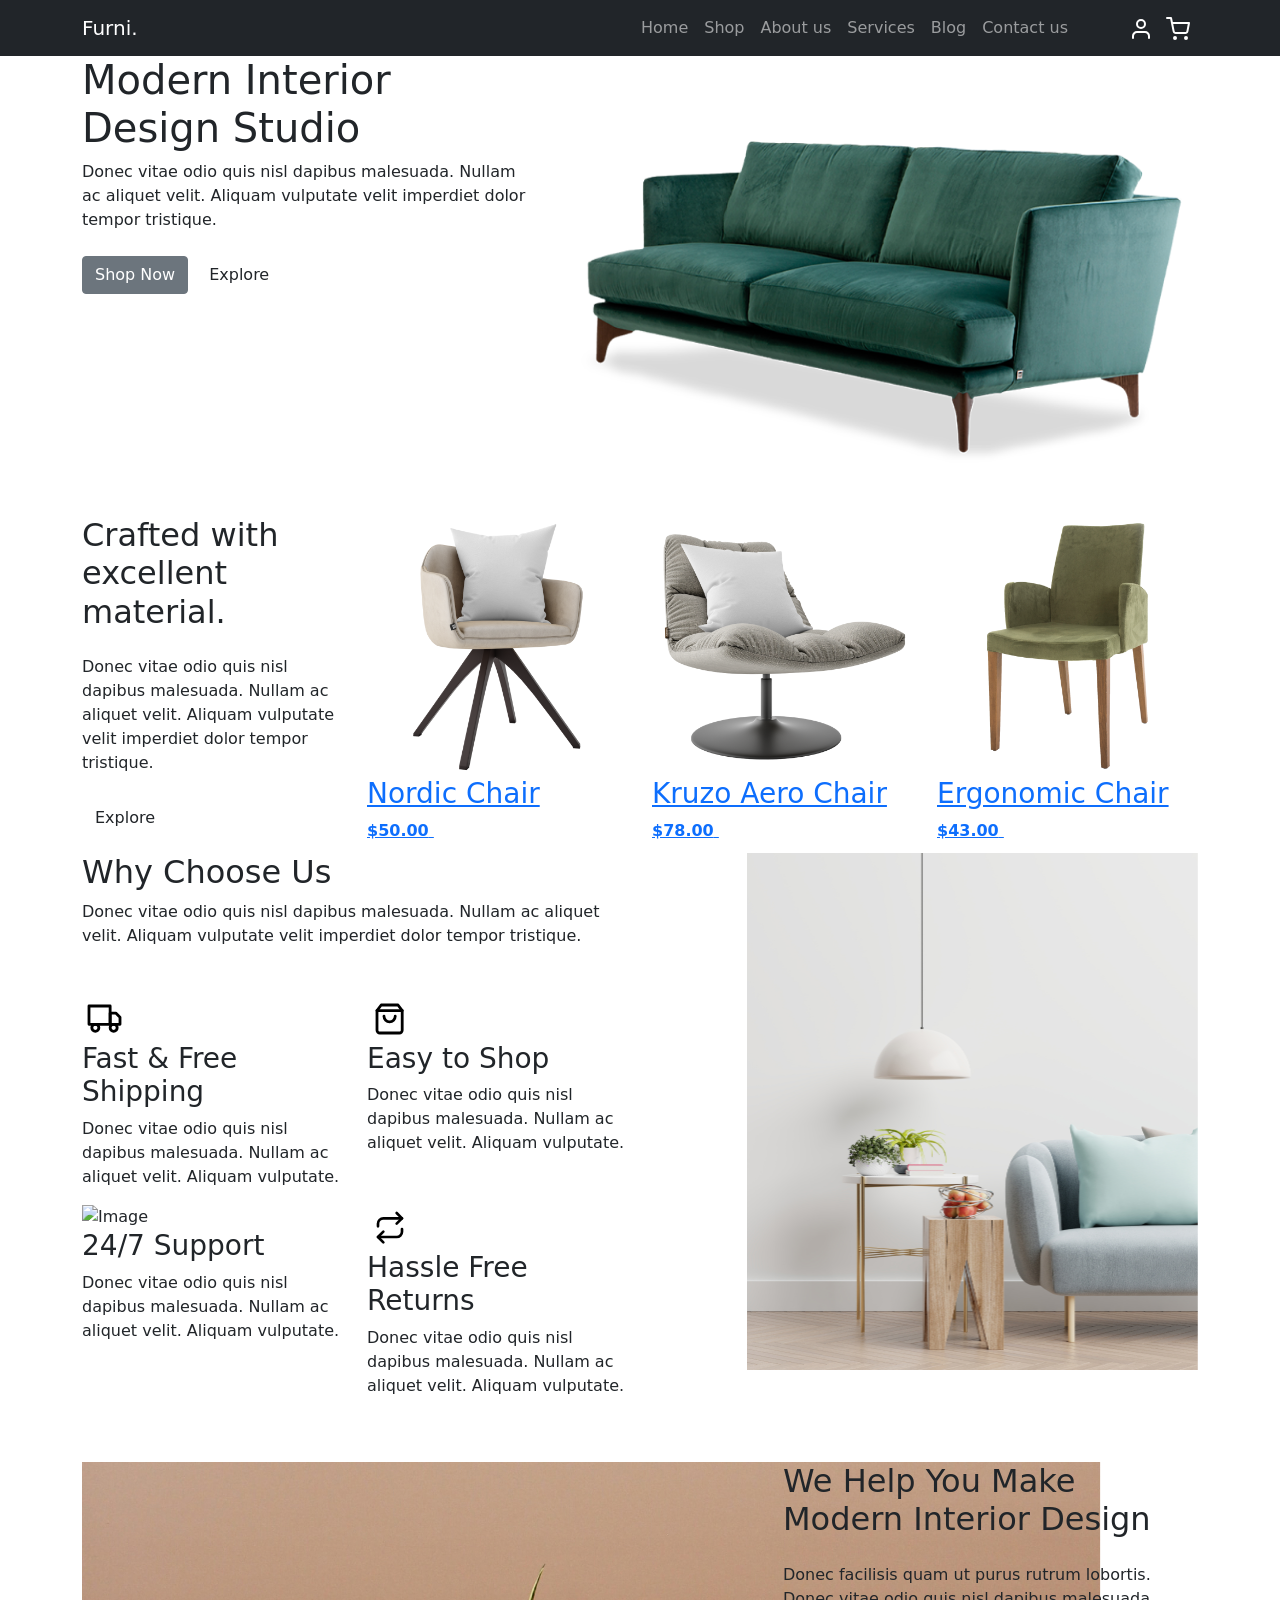
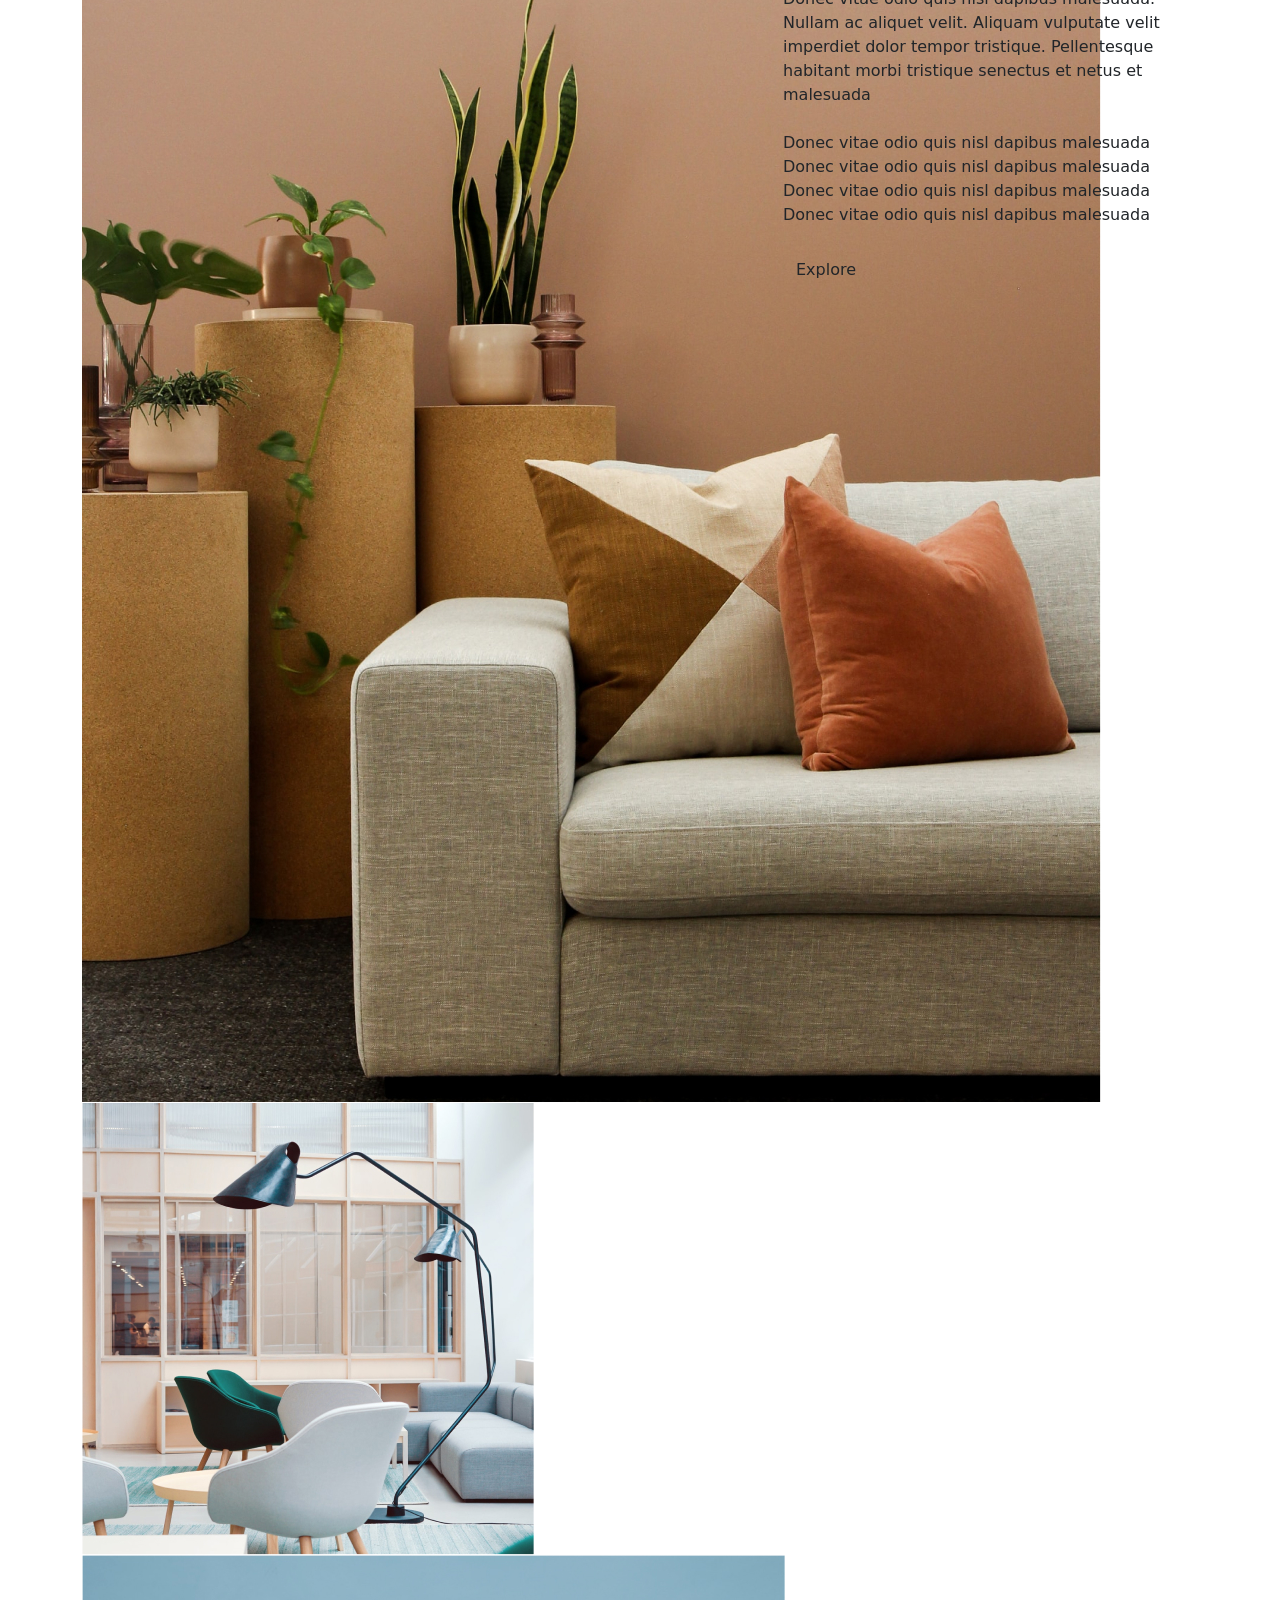
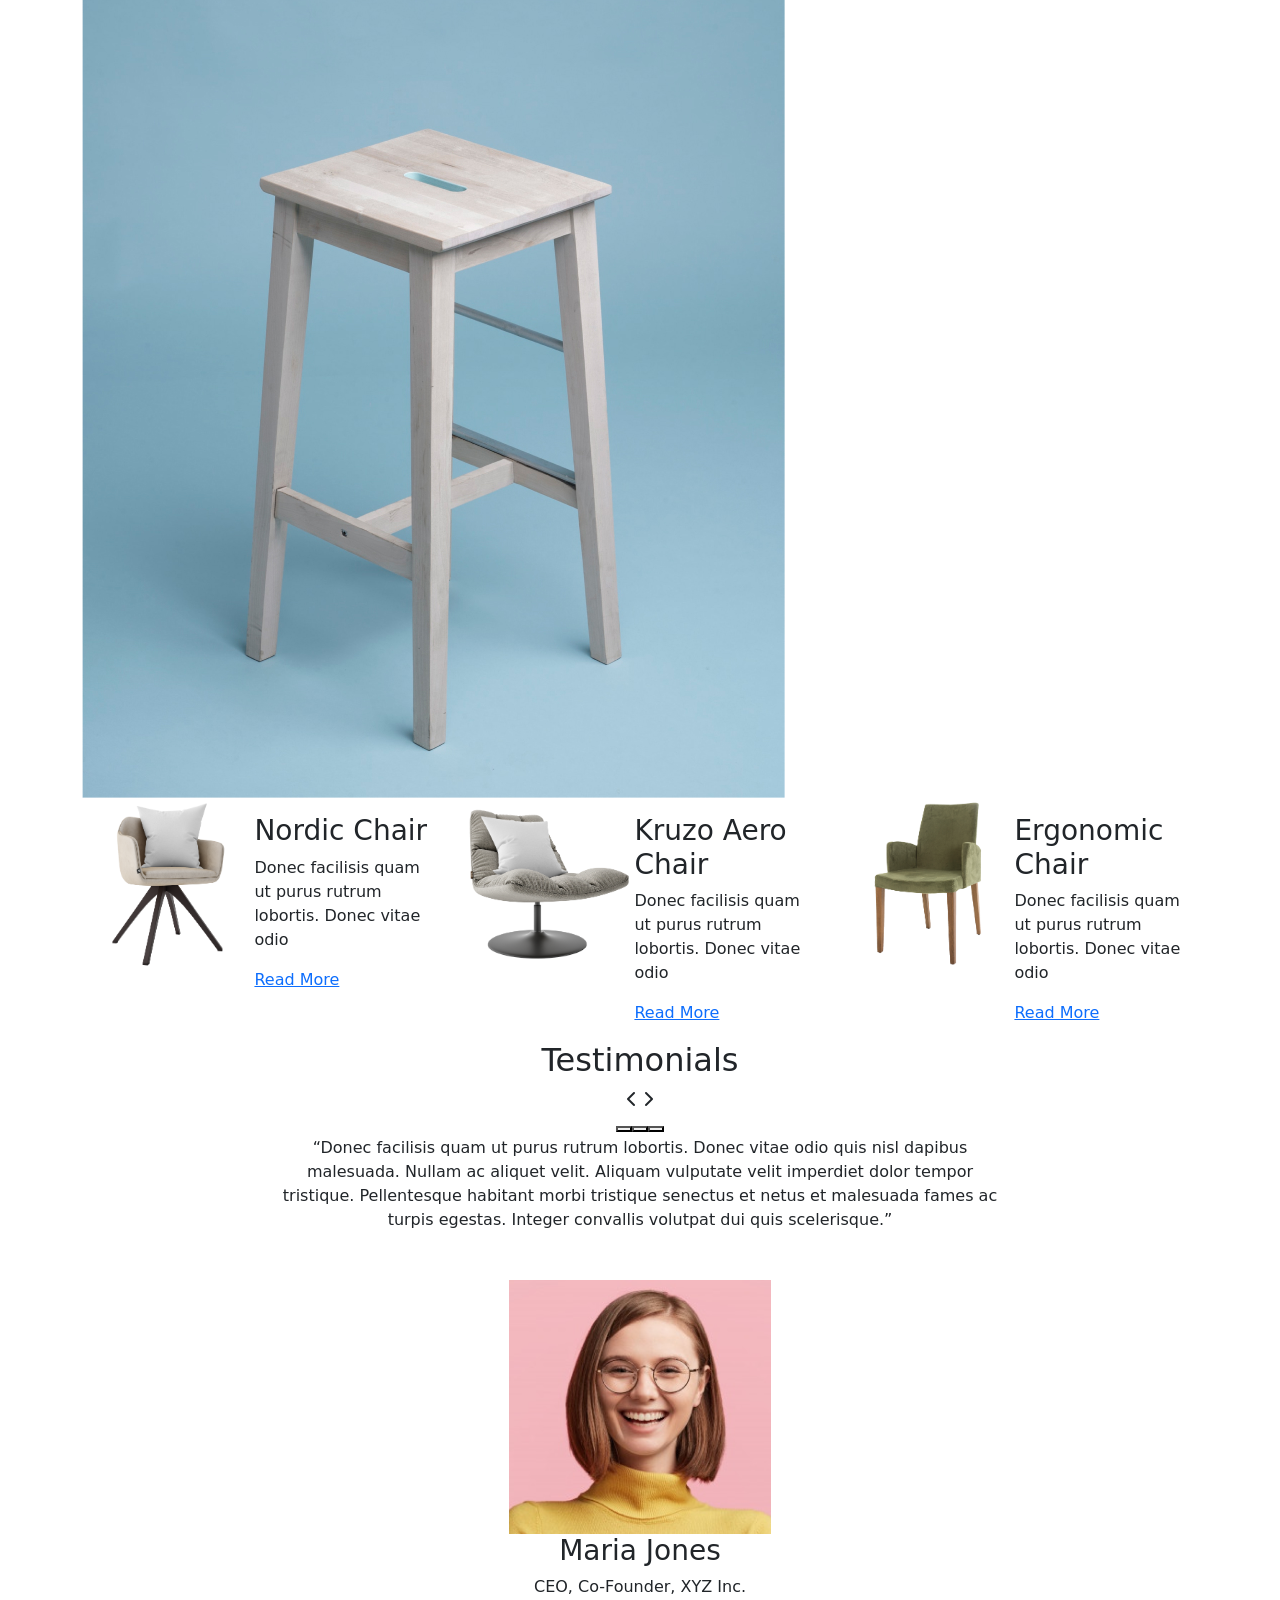
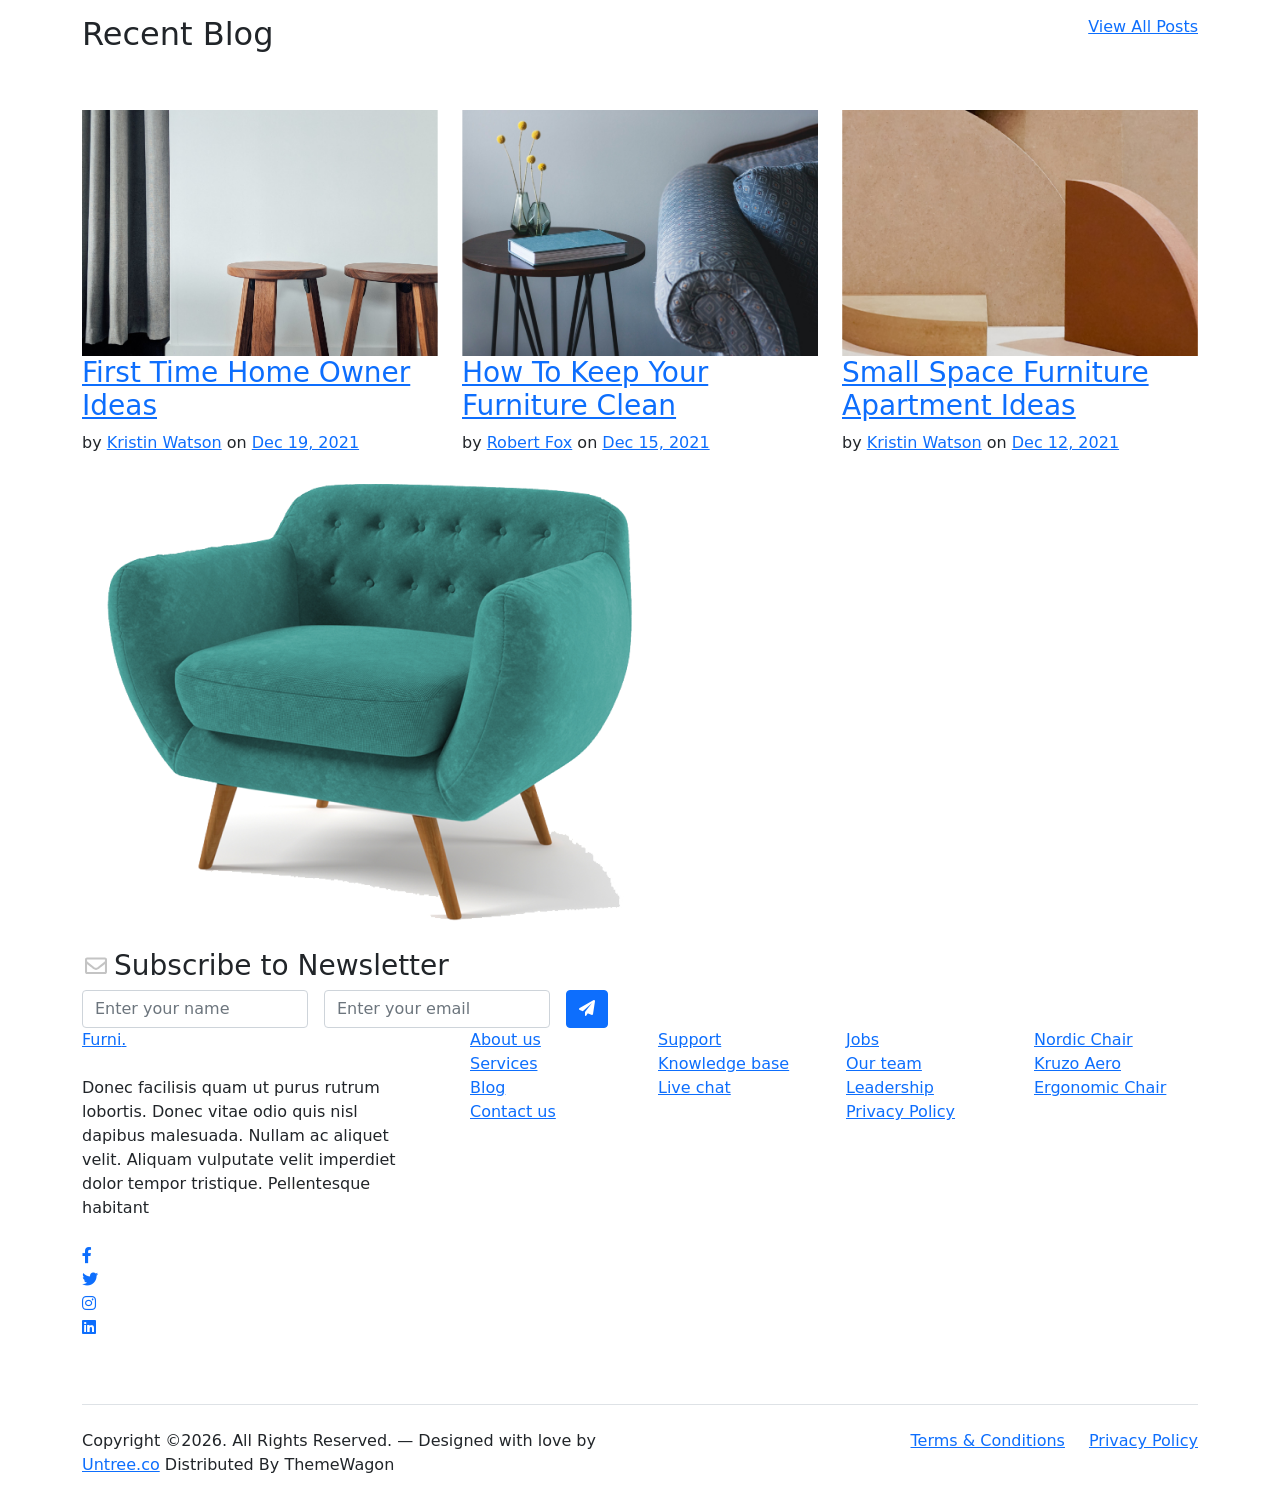
==== index.html @ 0141775f "imported template" ====
<!-- /*
* Bootstrap 5
* Template Name: Furni
* Template Author: Untree.co
* Template URI: https://untree.co/
* License: https://creativecommons.org/licenses/by/3.0/
*/ -->
<!doctype html>
<html lang="en">
<head>
  <meta charset="utf-8">
  <meta name="viewport" content="width=device-width, initial-scale=1, shrink-to-fit=no">
  <meta name="author" content="Untree.co">
  <link rel="shortcut icon" href="favicon.png">

  <meta name="description" content="" />
  <meta name="keywords" content="bootstrap, bootstrap4" />

		<!-- Bootstrap CSS -->
		<link href="css/bootstrap.min.css" rel="stylesheet">
		<link href="https://cdnjs.cloudflare.com/ajax/libs/font-awesome/6.0.0-beta3/css/all.min.css" rel="stylesheet">
		<link href="css/tiny-slider.css" rel="stylesheet">
		<link href="css/style.css" rel="stylesheet">
		<title>Furni Free Bootstrap 5 Template for Furniture and Interior Design Websites by Untree.co </title>
	</head>

	<body>

		<!-- Start Header/Navigation -->
		<nav class="custom-navbar navbar navbar navbar-expand-md navbar-dark bg-dark" arial-label="Furni navigation bar">

			<div class="container">
				<a class="navbar-brand" href="index.html">Furni<span>.</span></a>

				<button class="navbar-toggler" type="button" data-bs-toggle="collapse" data-bs-target="#navbarsFurni" aria-controls="navbarsFurni" aria-expanded="false" aria-label="Toggle navigation">
					<span class="navbar-toggler-icon"></span>
				</button>

				<div class="collapse navbar-collapse" id="navbarsFurni">
					<ul class="custom-navbar-nav navbar-nav ms-auto mb-2 mb-md-0">
						<li class="nav-item active">
							<a class="nav-link" href="index.html">Home</a>
						</li>
						<li><a class="nav-link" href="shop.html">Shop</a></li>
						<li><a class="nav-link" href="about.html">About us</a></li>
						<li><a class="nav-link" href="services.html">Services</a></li>
						<li><a class="nav-link" href="blog.html">Blog</a></li>
						<li><a class="nav-link" href="contact.html">Contact us</a></li>
					</ul>

					<ul class="custom-navbar-cta navbar-nav mb-2 mb-md-0 ms-5">
						<li><a class="nav-link" href="#"><img src="images/user.svg"></a></li>
						<li><a class="nav-link" href="cart.html"><img src="images/cart.svg"></a></li>
					</ul>
				</div>
			</div>
				
		</nav>
		<!-- End Header/Navigation -->

		<!-- Start Hero Section -->
			<div class="hero">
				<div class="container">
					<div class="row justify-content-between">
						<div class="col-lg-5">
							<div class="intro-excerpt">
								<h1>Modern Interior <span clsas="d-block">Design Studio</span></h1>
								<p class="mb-4">Donec vitae odio quis nisl dapibus malesuada. Nullam ac aliquet velit. Aliquam vulputate velit imperdiet dolor tempor tristique.</p>
								<p><a href="" class="btn btn-secondary me-2">Shop Now</a><a href="#" class="btn btn-white-outline">Explore</a></p>
							</div>
						</div>
						<div class="col-lg-7">
							<div class="hero-img-wrap">
								<img src="images/couch.png" class="img-fluid">
							</div>
						</div>
					</div>
				</div>
			</div>
		<!-- End Hero Section -->

		<!-- Start Product Section -->
		<div class="product-section">
			<div class="container">
				<div class="row">

					<!-- Start Column 1 -->
					<div class="col-md-12 col-lg-3 mb-5 mb-lg-0">
						<h2 class="mb-4 section-title">Crafted with excellent material.</h2>
						<p class="mb-4">Donec vitae odio quis nisl dapibus malesuada. Nullam ac aliquet velit. Aliquam vulputate velit imperdiet dolor tempor tristique. </p>
						<p><a href="shop.html" class="btn">Explore</a></p>
					</div> 
					<!-- End Column 1 -->

					<!-- Start Column 2 -->
					<div class="col-12 col-md-4 col-lg-3 mb-5 mb-md-0">
						<a class="product-item" href="cart.html">
							<img src="images/product-1.png" class="img-fluid product-thumbnail">
							<h3 class="product-title">Nordic Chair</h3>
							<strong class="product-price">$50.00</strong>

							<span class="icon-cross">
								<img src="images/cross.svg" class="img-fluid">
							</span>
						</a>
					</div> 
					<!-- End Column 2 -->

					<!-- Start Column 3 -->
					<div class="col-12 col-md-4 col-lg-3 mb-5 mb-md-0">
						<a class="product-item" href="cart.html">
							<img src="images/product-2.png" class="img-fluid product-thumbnail">
							<h3 class="product-title">Kruzo Aero Chair</h3>
							<strong class="product-price">$78.00</strong>

							<span class="icon-cross">
								<img src="images/cross.svg" class="img-fluid">
							</span>
						</a>
					</div>
					<!-- End Column 3 -->

					<!-- Start Column 4 -->
					<div class="col-12 col-md-4 col-lg-3 mb-5 mb-md-0">
						<a class="product-item" href="cart.html">
							<img src="images/product-3.png" class="img-fluid product-thumbnail">
							<h3 class="product-title">Ergonomic Chair</h3>
							<strong class="product-price">$43.00</strong>

							<span class="icon-cross">
								<img src="images/cross.svg" class="img-fluid">
							</span>
						</a>
					</div>
					<!-- End Column 4 -->

				</div>
			</div>
		</div>
		<!-- End Product Section -->

		<!-- Start Why Choose Us Section -->
		<div class="why-choose-section">
			<div class="container">
				<div class="row justify-content-between">
					<div class="col-lg-6">
						<h2 class="section-title">Why Choose Us</h2>
						<p>Donec vitae odio quis nisl dapibus malesuada. Nullam ac aliquet velit. Aliquam vulputate velit imperdiet dolor tempor tristique.</p>

						<div class="row my-5">
							<div class="col-6 col-md-6">
								<div class="feature">
									<div class="icon">
										<img src="images/truck.svg" alt="Image" class="imf-fluid">
									</div>
									<h3>Fast &amp; Free Shipping</h3>
									<p>Donec vitae odio quis nisl dapibus malesuada. Nullam ac aliquet velit. Aliquam vulputate.</p>
								</div>
							</div>

							<div class="col-6 col-md-6">
								<div class="feature">
									<div class="icon">
										<img src="images/bag.svg" alt="Image" class="imf-fluid">
									</div>
									<h3>Easy to Shop</h3>
									<p>Donec vitae odio quis nisl dapibus malesuada. Nullam ac aliquet velit. Aliquam vulputate.</p>
								</div>
							</div>

							<div class="col-6 col-md-6">
								<div class="feature">
									<div class="icon">
										<img src="images/support.svg" alt="Image" class="imf-fluid">
									</div>
									<h3>24/7 Support</h3>
									<p>Donec vitae odio quis nisl dapibus malesuada. Nullam ac aliquet velit. Aliquam vulputate.</p>
								</div>
							</div>

							<div class="col-6 col-md-6">
								<div class="feature">
									<div class="icon">
										<img src="images/return.svg" alt="Image" class="imf-fluid">
									</div>
									<h3>Hassle Free Returns</h3>
									<p>Donec vitae odio quis nisl dapibus malesuada. Nullam ac aliquet velit. Aliquam vulputate.</p>
								</div>
							</div>

						</div>
					</div>

					<div class="col-lg-5">
						<div class="img-wrap">
							<img src="images/why-choose-us-img.jpg" alt="Image" class="img-fluid">
						</div>
					</div>

				</div>
			</div>
		</div>
		<!-- End Why Choose Us Section -->

		<!-- Start We Help Section -->
		<div class="we-help-section">
			<div class="container">
				<div class="row justify-content-between">
					<div class="col-lg-7 mb-5 mb-lg-0">
						<div class="imgs-grid">
							<div class="grid grid-1"><img src="images/img-grid-1.jpg" alt="Untree.co"></div>
							<div class="grid grid-2"><img src="images/img-grid-2.jpg" alt="Untree.co"></div>
							<div class="grid grid-3"><img src="images/img-grid-3.jpg" alt="Untree.co"></div>
						</div>
					</div>
					<div class="col-lg-5 ps-lg-5">
						<h2 class="section-title mb-4">We Help You Make Modern Interior Design</h2>
						<p>Donec facilisis quam ut purus rutrum lobortis. Donec vitae odio quis nisl dapibus malesuada. Nullam ac aliquet velit. Aliquam vulputate velit imperdiet dolor tempor tristique. Pellentesque habitant morbi tristique senectus et netus et malesuada</p>

						<ul class="list-unstyled custom-list my-4">
							<li>Donec vitae odio quis nisl dapibus malesuada</li>
							<li>Donec vitae odio quis nisl dapibus malesuada</li>
							<li>Donec vitae odio quis nisl dapibus malesuada</li>
							<li>Donec vitae odio quis nisl dapibus malesuada</li>
						</ul>
						<p><a herf="#" class="btn">Explore</a></p>
					</div>
				</div>
			</div>
		</div>
		<!-- End We Help Section -->

		<!-- Start Popular Product -->
		<div class="popular-product">
			<div class="container">
				<div class="row">

					<div class="col-12 col-md-6 col-lg-4 mb-4 mb-lg-0">
						<div class="product-item-sm d-flex">
							<div class="thumbnail">
								<img src="images/product-1.png" alt="Image" class="img-fluid">
							</div>
							<div class="pt-3">
								<h3>Nordic Chair</h3>
								<p>Donec facilisis quam ut purus rutrum lobortis. Donec vitae odio </p>
								<p><a href="#">Read More</a></p>
							</div>
						</div>
					</div>

					<div class="col-12 col-md-6 col-lg-4 mb-4 mb-lg-0">
						<div class="product-item-sm d-flex">
							<div class="thumbnail">
								<img src="images/product-2.png" alt="Image" class="img-fluid">
							</div>
							<div class="pt-3">
								<h3>Kruzo Aero Chair</h3>
								<p>Donec facilisis quam ut purus rutrum lobortis. Donec vitae odio </p>
								<p><a href="#">Read More</a></p>
							</div>
						</div>
					</div>

					<div class="col-12 col-md-6 col-lg-4 mb-4 mb-lg-0">
						<div class="product-item-sm d-flex">
							<div class="thumbnail">
								<img src="images/product-3.png" alt="Image" class="img-fluid">
							</div>
							<div class="pt-3">
								<h3>Ergonomic Chair</h3>
								<p>Donec facilisis quam ut purus rutrum lobortis. Donec vitae odio </p>
								<p><a href="#">Read More</a></p>
							</div>
						</div>
					</div>

				</div>
			</div>
		</div>
		<!-- End Popular Product -->

		<!-- Start Testimonial Slider -->
		<div class="testimonial-section">
			<div class="container">
				<div class="row">
					<div class="col-lg-7 mx-auto text-center">
						<h2 class="section-title">Testimonials</h2>
					</div>
				</div>

				<div class="row justify-content-center">
					<div class="col-lg-12">
						<div class="testimonial-slider-wrap text-center">

							<div id="testimonial-nav">
								<span class="prev" data-controls="prev"><span class="fa fa-chevron-left"></span></span>
								<span class="next" data-controls="next"><span class="fa fa-chevron-right"></span></span>
							</div>

							<div class="testimonial-slider">
								
								<div class="item">
									<div class="row justify-content-center">
										<div class="col-lg-8 mx-auto">

											<div class="testimonial-block text-center">
												<blockquote class="mb-5">
													<p>&ldquo;Donec facilisis quam ut purus rutrum lobortis. Donec vitae odio quis nisl dapibus malesuada. Nullam ac aliquet velit. Aliquam vulputate velit imperdiet dolor tempor tristique. Pellentesque habitant morbi tristique senectus et netus et malesuada fames ac turpis egestas. Integer convallis volutpat dui quis scelerisque.&rdquo;</p>
												</blockquote>

												<div class="author-info">
													<div class="author-pic">
														<img src="images/person-1.png" alt="Maria Jones" class="img-fluid">
													</div>
													<h3 class="font-weight-bold">Maria Jones</h3>
													<span class="position d-block mb-3">CEO, Co-Founder, XYZ Inc.</span>
												</div>
											</div>

										</div>
									</div>
								</div> 
								<!-- END item -->

								<div class="item">
									<div class="row justify-content-center">
										<div class="col-lg-8 mx-auto">

											<div class="testimonial-block text-center">
												<blockquote class="mb-5">
													<p>&ldquo;Donec facilisis quam ut purus rutrum lobortis. Donec vitae odio quis nisl dapibus malesuada. Nullam ac aliquet velit. Aliquam vulputate velit imperdiet dolor tempor tristique. Pellentesque habitant morbi tristique senectus et netus et malesuada fames ac turpis egestas. Integer convallis volutpat dui quis scelerisque.&rdquo;</p>
												</blockquote>

												<div class="author-info">
													<div class="author-pic">
														<img src="images/person-1.png" alt="Maria Jones" class="img-fluid">
													</div>
													<h3 class="font-weight-bold">Maria Jones</h3>
													<span class="position d-block mb-3">CEO, Co-Founder, XYZ Inc.</span>
												</div>
											</div>

										</div>
									</div>
								</div> 
								<!-- END item -->

								<div class="item">
									<div class="row justify-content-center">
										<div class="col-lg-8 mx-auto">

											<div class="testimonial-block text-center">
												<blockquote class="mb-5">
													<p>&ldquo;Donec facilisis quam ut purus rutrum lobortis. Donec vitae odio quis nisl dapibus malesuada. Nullam ac aliquet velit. Aliquam vulputate velit imperdiet dolor tempor tristique. Pellentesque habitant morbi tristique senectus et netus et malesuada fames ac turpis egestas. Integer convallis volutpat dui quis scelerisque.&rdquo;</p>
												</blockquote>

												<div class="author-info">
													<div class="author-pic">
														<img src="images/person-1.png" alt="Maria Jones" class="img-fluid">
													</div>
													<h3 class="font-weight-bold">Maria Jones</h3>
													<span class="position d-block mb-3">CEO, Co-Founder, XYZ Inc.</span>
												</div>
											</div>

										</div>
									</div>
								</div> 
								<!-- END item -->

							</div>

						</div>
					</div>
				</div>
			</div>
		</div>
		<!-- End Testimonial Slider -->

		<!-- Start Blog Section -->
		<div class="blog-section">
			<div class="container">
				<div class="row mb-5">
					<div class="col-md-6">
						<h2 class="section-title">Recent Blog</h2>
					</div>
					<div class="col-md-6 text-start text-md-end">
						<a href="#" class="more">View All Posts</a>
					</div>
				</div>

				<div class="row">

					<div class="col-12 col-sm-6 col-md-4 mb-4 mb-md-0">
						<div class="post-entry">
							<a href="#" class="post-thumbnail"><img src="images/post-1.jpg" alt="Image" class="img-fluid"></a>
							<div class="post-content-entry">
								<h3><a href="#">First Time Home Owner Ideas</a></h3>
								<div class="meta">
									<span>by <a href="#">Kristin Watson</a></span> <span>on <a href="#">Dec 19, 2021</a></span>
								</div>
							</div>
						</div>
					</div>

					<div class="col-12 col-sm-6 col-md-4 mb-4 mb-md-0">
						<div class="post-entry">
							<a href="#" class="post-thumbnail"><img src="images/post-2.jpg" alt="Image" class="img-fluid"></a>
							<div class="post-content-entry">
								<h3><a href="#">How To Keep Your Furniture Clean</a></h3>
								<div class="meta">
									<span>by <a href="#">Robert Fox</a></span> <span>on <a href="#">Dec 15, 2021</a></span>
								</div>
							</div>
						</div>
					</div>

					<div class="col-12 col-sm-6 col-md-4 mb-4 mb-md-0">
						<div class="post-entry">
							<a href="#" class="post-thumbnail"><img src="images/post-3.jpg" alt="Image" class="img-fluid"></a>
							<div class="post-content-entry">
								<h3><a href="#">Small Space Furniture Apartment Ideas</a></h3>
								<div class="meta">
									<span>by <a href="#">Kristin Watson</a></span> <span>on <a href="#">Dec 12, 2021</a></span>
								</div>
							</div>
						</div>
					</div>

				</div>
			</div>
		</div>
		<!-- End Blog Section -->	

		<!-- Start Footer Section -->
		<footer class="footer-section">
			<div class="container relative">

				<div class="sofa-img">
					<img src="images/sofa.png" alt="Image" class="img-fluid">
				</div>

				<div class="row">
					<div class="col-lg-8">
						<div class="subscription-form">
							<h3 class="d-flex align-items-center"><span class="me-1"><img src="images/envelope-outline.svg" alt="Image" class="img-fluid"></span><span>Subscribe to Newsletter</span></h3>

							<form action="#" class="row g-3">
								<div class="col-auto">
									<input type="text" class="form-control" placeholder="Enter your name">
								</div>
								<div class="col-auto">
									<input type="email" class="form-control" placeholder="Enter your email">
								</div>
								<div class="col-auto">
									<button class="btn btn-primary">
										<span class="fa fa-paper-plane"></span>
									</button>
								</div>
							</form>

						</div>
					</div>
				</div>

				<div class="row g-5 mb-5">
					<div class="col-lg-4">
						<div class="mb-4 footer-logo-wrap"><a href="#" class="footer-logo">Furni<span>.</span></a></div>
						<p class="mb-4">Donec facilisis quam ut purus rutrum lobortis. Donec vitae odio quis nisl dapibus malesuada. Nullam ac aliquet velit. Aliquam vulputate velit imperdiet dolor tempor tristique. Pellentesque habitant</p>

						<ul class="list-unstyled custom-social">
							<li><a href="#"><span class="fa fa-brands fa-facebook-f"></span></a></li>
							<li><a href="#"><span class="fa fa-brands fa-twitter"></span></a></li>
							<li><a href="#"><span class="fa fa-brands fa-instagram"></span></a></li>
							<li><a href="#"><span class="fa fa-brands fa-linkedin"></span></a></li>
						</ul>
					</div>

					<div class="col-lg-8">
						<div class="row links-wrap">
							<div class="col-6 col-sm-6 col-md-3">
								<ul class="list-unstyled">
									<li><a href="#">About us</a></li>
									<li><a href="#">Services</a></li>
									<li><a href="#">Blog</a></li>
									<li><a href="#">Contact us</a></li>
								</ul>
							</div>

							<div class="col-6 col-sm-6 col-md-3">
								<ul class="list-unstyled">
									<li><a href="#">Support</a></li>
									<li><a href="#">Knowledge base</a></li>
									<li><a href="#">Live chat</a></li>
								</ul>
							</div>

							<div class="col-6 col-sm-6 col-md-3">
								<ul class="list-unstyled">
									<li><a href="#">Jobs</a></li>
									<li><a href="#">Our team</a></li>
									<li><a href="#">Leadership</a></li>
									<li><a href="#">Privacy Policy</a></li>
								</ul>
							</div>

							<div class="col-6 col-sm-6 col-md-3">
								<ul class="list-unstyled">
									<li><a href="#">Nordic Chair</a></li>
									<li><a href="#">Kruzo Aero</a></li>
									<li><a href="#">Ergonomic Chair</a></li>
								</ul>
							</div>
						</div>
					</div>

				</div>

				<div class="border-top copyright">
					<div class="row pt-4">
						<div class="col-lg-6">
							<p class="mb-2 text-center text-lg-start">Copyright &copy;<script>document.write(new Date().getFullYear());</script>. All Rights Reserved. &mdash; Designed with love by <a href="https://untree.co">Untree.co</a> Distributed By <a hreff="https://themewagon.com">ThemeWagon</a>  <!-- License information: https://untree.co/license/ -->
            </p>
						</div>

						<div class="col-lg-6 text-center text-lg-end">
							<ul class="list-unstyled d-inline-flex ms-auto">
								<li class="me-4"><a href="#">Terms &amp; Conditions</a></li>
								<li><a href="#">Privacy Policy</a></li>
							</ul>
						</div>

					</div>
				</div>

			</div>
		</footer>
		<!-- End Footer Section -->	


		<script src="js/bootstrap.bundle.min.js"></script>
		<script src="js/tiny-slider.js"></script>
		<script src="js/custom.js"></script>
	</body>

</html>
---- css/tiny-slider.css ----
.tns-outer{padding:0 !important}.tns-outer [hidden]{display:none !important}.tns-outer [aria-controls],.tns-outer [data-action]{cursor:pointer}.tns-slider{-webkit-transition:all 0s;-moz-transition:all 0s;transition:all 0s}.tns-slider>.tns-item{-webkit-box-sizing:border-box;-moz-box-sizing:border-box;box-sizing:border-box}.tns-horizontal.tns-subpixel{white-space:nowrap}.tns-horizontal.tns-subpixel>.tns-item{display:inline-block;vertical-align:top;white-space:normal}.tns-horizontal.tns-no-subpixel:after{content:'';display:table;clear:both}.tns-horizontal.tns-no-subpixel>.tns-item{float:left}.tns-horizontal.tns-carousel.tns-no-subpixel>.tns-item{margin-right:-100%}.tns-no-calc{position:relative;left:0}.tns-gallery{position:relative;left:0;min-height:1px}.tns-gallery>.tns-item{position:absolute;left:-100%;-webkit-transition:transform 0s, opacity 0s;-moz-transition:transform 0s, opacity 0s;transition:transform 0s, opacity 0s}.tns-gallery>.tns-slide-active{position:relative;left:auto !important}.tns-gallery>.tns-moving{-webkit-transition:all 0.25s;-moz-transition:all 0.25s;transition:all 0.25s}.tns-autowidth{display:inline-block}.tns-lazy-img{-webkit-transition:opacity 0.6s;-moz-transition:opacity 0.6s;transition:opacity 0.6s;opacity:0.6}.tns-lazy-img.tns-complete{opacity:1}.tns-ah{-webkit-transition:height 0s;-moz-transition:height 0s;transition:height 0s}.tns-ovh{overflow:hidden}.tns-visually-hidden{position:absolute;left:-10000em}.tns-transparent{opacity:0;visibility:hidden}.tns-fadeIn{opacity:1;filter:alpha(opacity=100);z-index:0}.tns-normal,.tns-fadeOut{opacity:0;filter:alpha(opacity=0);z-index:-1}.tns-vpfix{white-space:nowrap}.tns-vpfix>div,.tns-vpfix>li{display:inline-block}.tns-t-subp2{margin:0 auto;width:310px;position:relative;height:10px;overflow:hidden}.tns-t-ct{width:2333.3333333%;width:-webkit-calc(100% * 70 / 3);width:-moz-calc(100% * 70 / 3);width:calc(100% * 70 / 3);position:absolute;right:0}.tns-t-ct:after{content:'';display:table;clear:both}.tns-t-ct>div{width:1.4285714%;width:-webkit-calc(100% / 70);width:-moz-calc(100% / 70);width:calc(100% / 70);height:10px;float:left}

/*# sourceMappingURL=sourcemaps/tiny-slider.css.map */
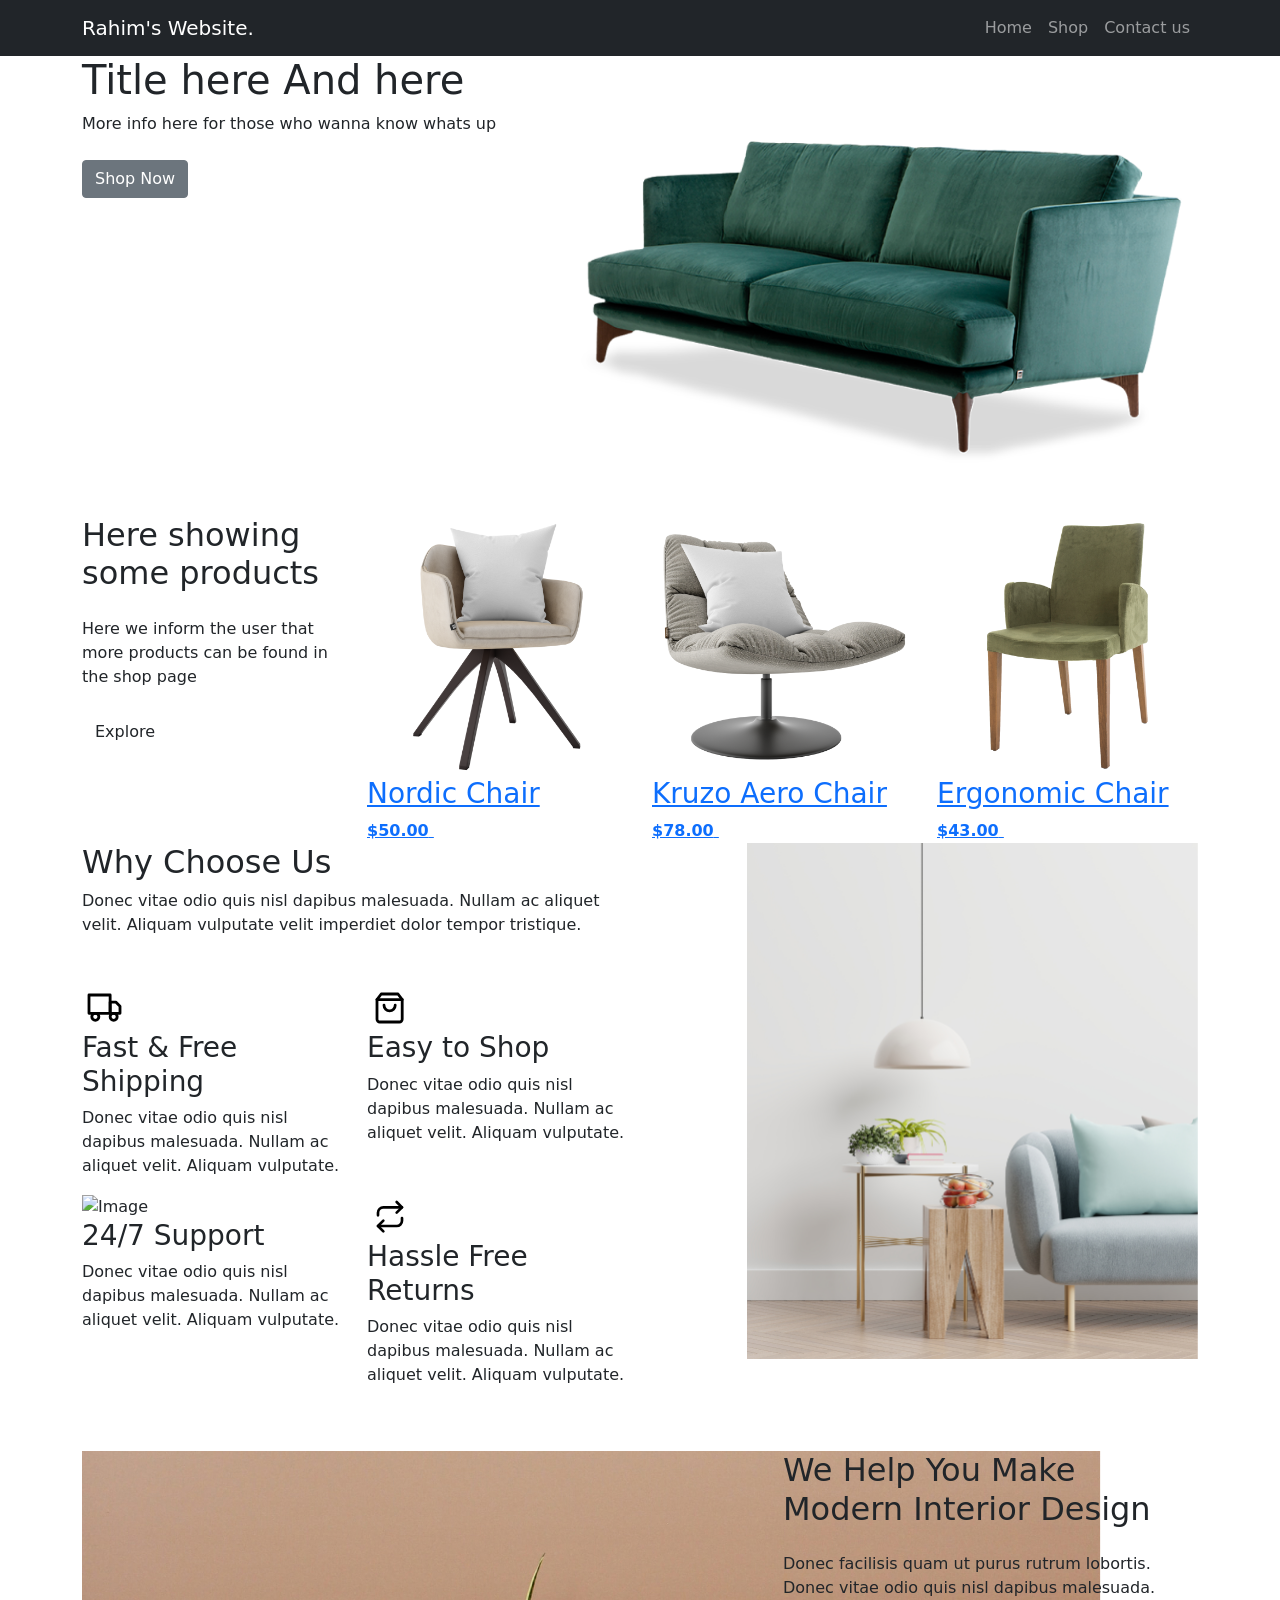
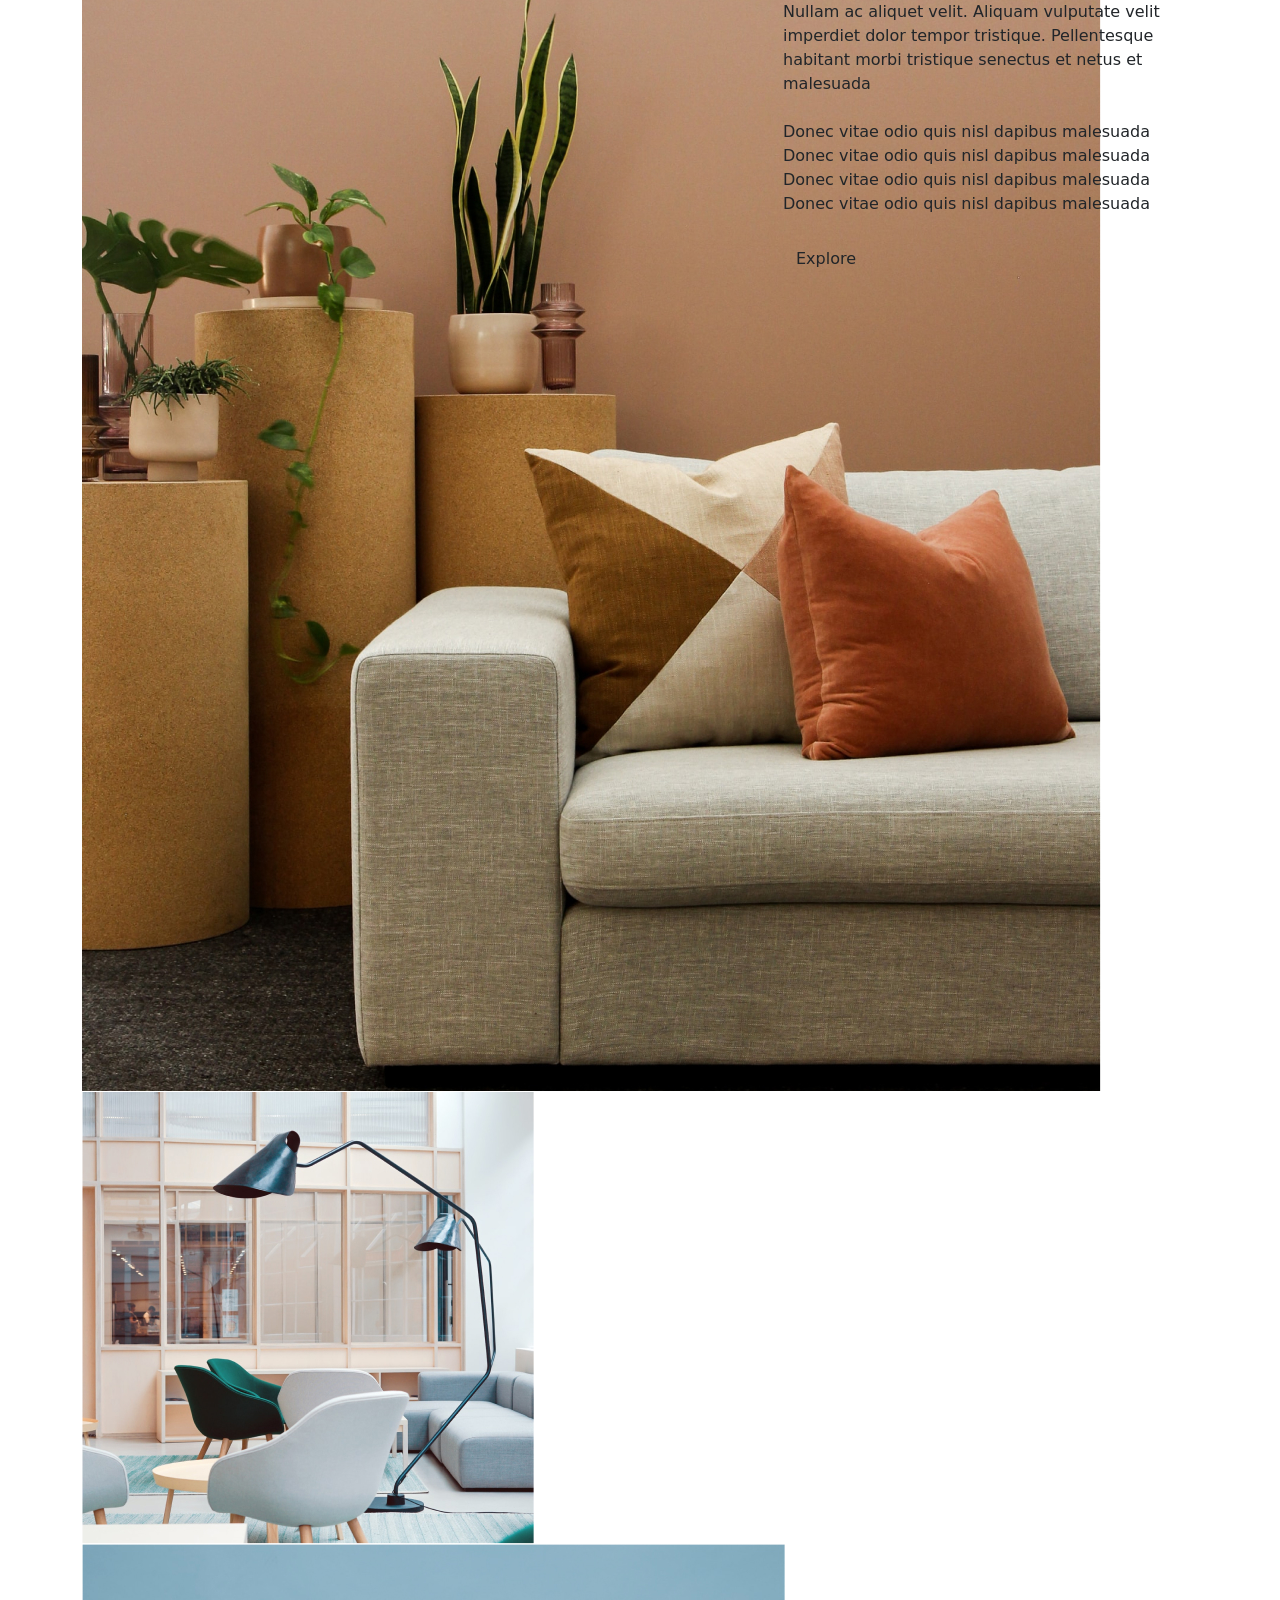
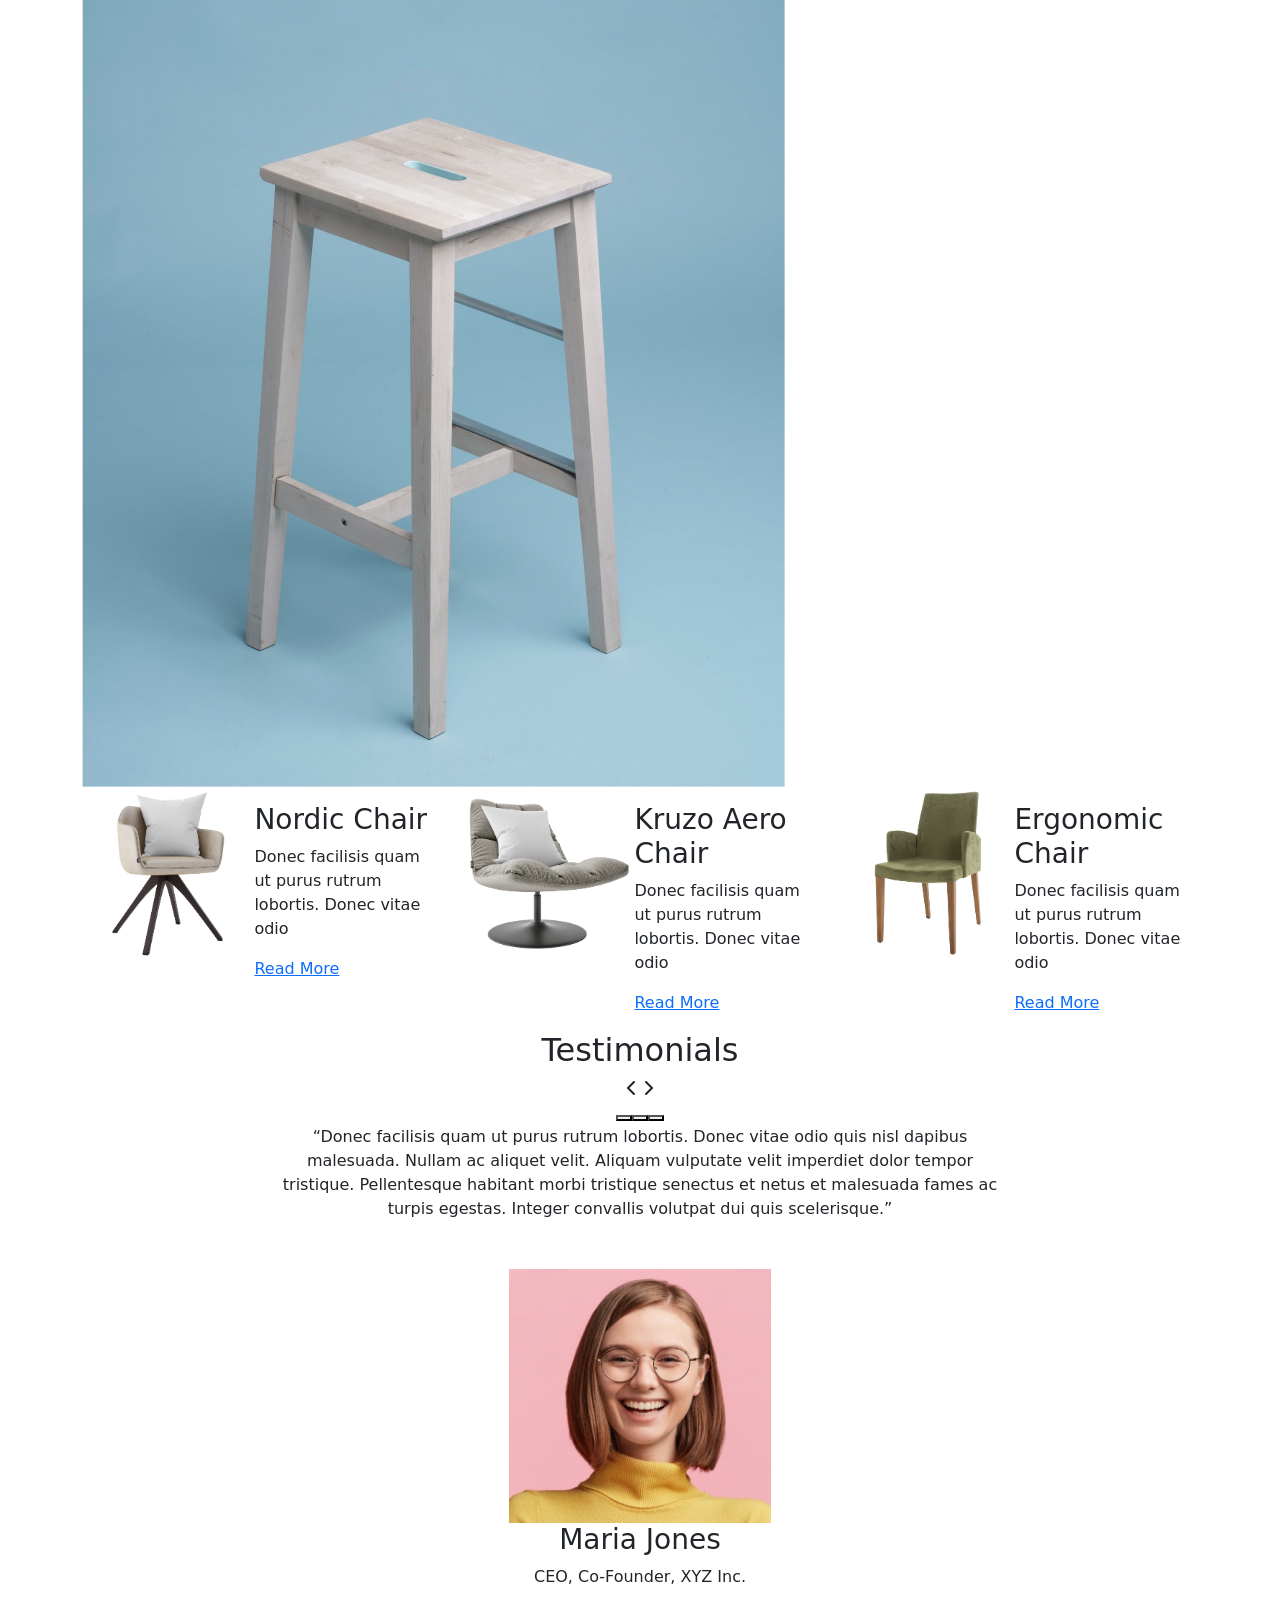
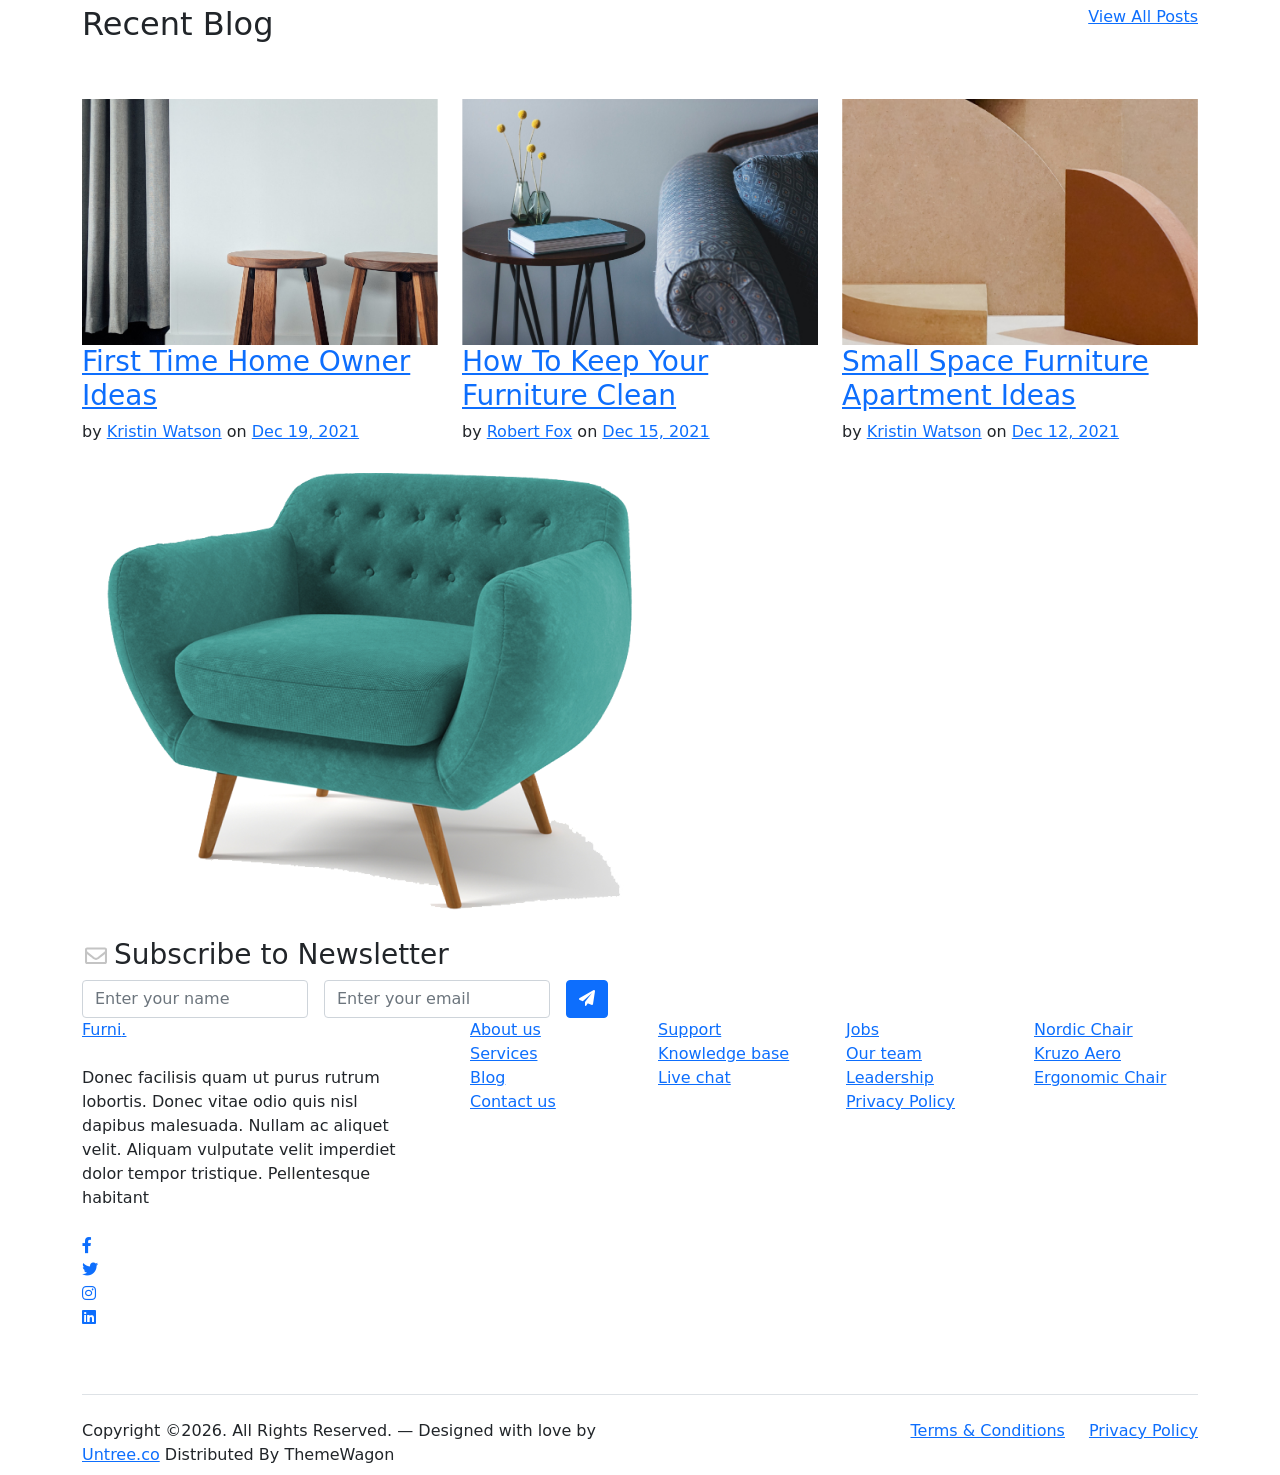
==== commit 81580a71: "a start" ====
--- a/index.html
+++ b/index.html
@@ -1,10 +1,3 @@
-<!-- /*
-* Bootstrap 5
-* Template Name: Furni
-* Template Author: Untree.co
-* Template URI: https://untree.co/
-* License: https://creativecommons.org/licenses/by/3.0/
-*/ -->
 <!doctype html>
 <html lang="en">
 <head>
@@ -30,7 +23,7 @@
 		<nav class="custom-navbar navbar navbar navbar-expand-md navbar-dark bg-dark" arial-label="Furni navigation bar">
 
 			<div class="container">
-				<a class="navbar-brand" href="index.html">Furni<span>.</span></a>
+				<a class="navbar-brand" href="index.html">Rahim's Website<span>.</span></a>
 
 				<button class="navbar-toggler" type="button" data-bs-toggle="collapse" data-bs-target="#navbarsFurni" aria-controls="navbarsFurni" aria-expanded="false" aria-label="Toggle navigation">
 					<span class="navbar-toggler-icon"></span>
@@ -42,15 +35,7 @@
 							<a class="nav-link" href="index.html">Home</a>
 						</li>
 						<li><a class="nav-link" href="shop.html">Shop</a></li>
-						<li><a class="nav-link" href="about.html">About us</a></li>
-						<li><a class="nav-link" href="services.html">Services</a></li>
-						<li><a class="nav-link" href="blog.html">Blog</a></li>
 						<li><a class="nav-link" href="contact.html">Contact us</a></li>
-					</ul>
-
-					<ul class="custom-navbar-cta navbar-nav mb-2 mb-md-0 ms-5">
-						<li><a class="nav-link" href="#"><img src="images/user.svg"></a></li>
-						<li><a class="nav-link" href="cart.html"><img src="images/cart.svg"></a></li>
 					</ul>
 				</div>
 			</div>
@@ -64,9 +49,9 @@
 					<div class="row justify-content-between">
 						<div class="col-lg-5">
 							<div class="intro-excerpt">
-								<h1>Modern Interior <span clsas="d-block">Design Studio</span></h1>
-								<p class="mb-4">Donec vitae odio quis nisl dapibus malesuada. Nullam ac aliquet velit. Aliquam vulputate velit imperdiet dolor tempor tristique.</p>
-								<p><a href="" class="btn btn-secondary me-2">Shop Now</a><a href="#" class="btn btn-white-outline">Explore</a></p>
+								<h1>Title here <span clsas="d-block">And here</span></h1>
+								<p class="mb-4">More info here for those who wanna know whats up</p>
+								<p><a href="shop.html" class="btn btn-secondary me-2">Shop Now</a></p>
 							</div>
 						</div>
 						<div class="col-lg-7">
@@ -86,8 +71,8 @@
 
 					<!-- Start Column 1 -->
 					<div class="col-md-12 col-lg-3 mb-5 mb-lg-0">
-						<h2 class="mb-4 section-title">Crafted with excellent material.</h2>
-						<p class="mb-4">Donec vitae odio quis nisl dapibus malesuada. Nullam ac aliquet velit. Aliquam vulputate velit imperdiet dolor tempor tristique. </p>
+						<h2 class="mb-4 section-title">Here showing some products</h2>
+						<p class="mb-4">Here we inform the user that more products can be found in the shop page</p>
 						<p><a href="shop.html" class="btn">Explore</a></p>
 					</div> 
 					<!-- End Column 1 -->
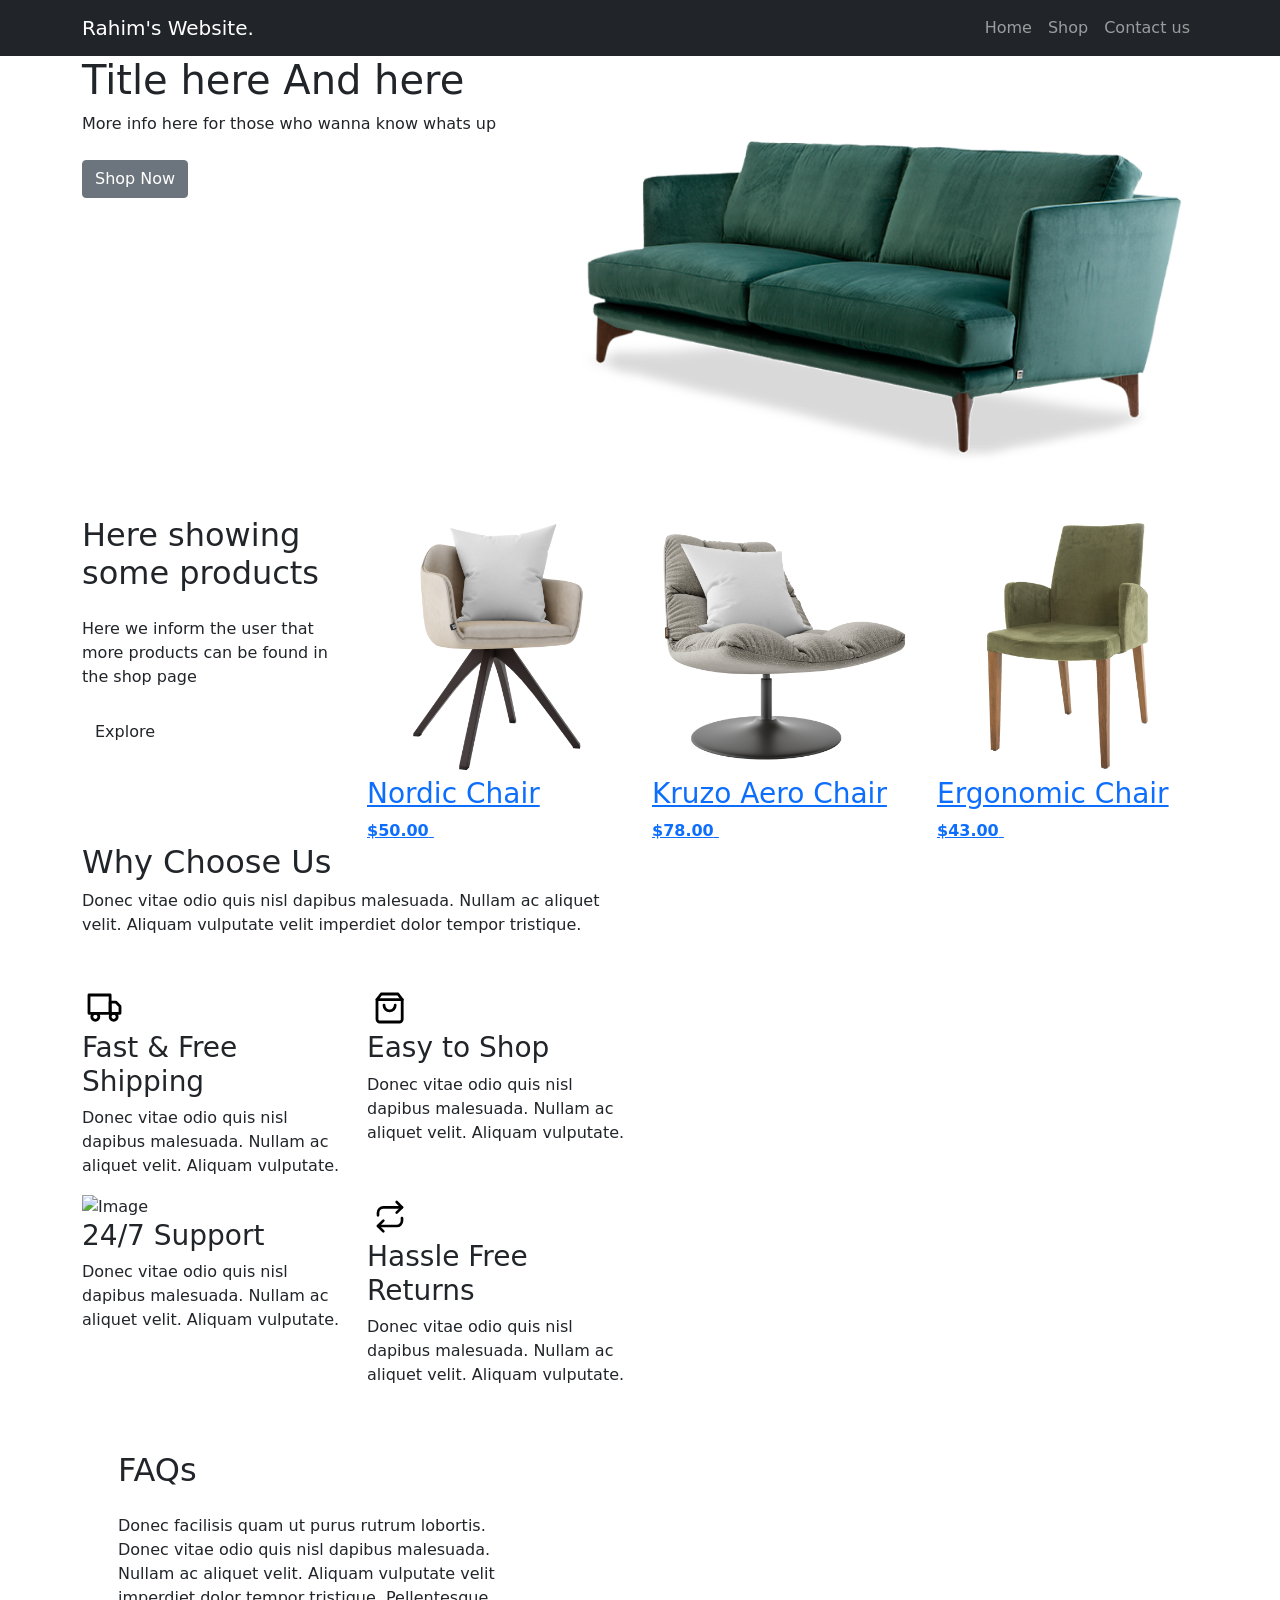
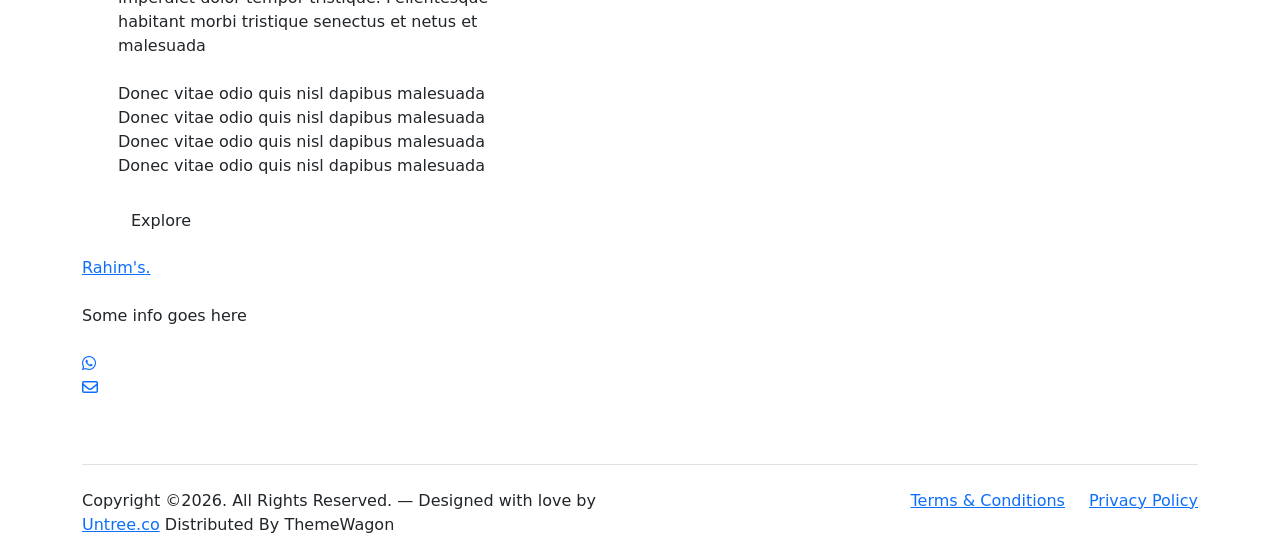
==== commit abf6d0c3: "major changes" ====
--- a/index.html
+++ b/index.html
@@ -14,7 +14,7 @@
 		<link href="https://cdnjs.cloudflare.com/ajax/libs/font-awesome/6.0.0-beta3/css/all.min.css" rel="stylesheet">
 		<link href="css/tiny-slider.css" rel="stylesheet">
 		<link href="css/style.css" rel="stylesheet">
-		<title>Furni Free Bootstrap 5 Template for Furniture and Interior Design Websites by Untree.co </title>
+		<title>Rahim's Website</title>
 	</head>
 
 	<body>
@@ -85,7 +85,7 @@
 							<strong class="product-price">$50.00</strong>
 
 							<span class="icon-cross">
-								<img src="images/cross.svg" class="img-fluid">
+								<img src="images/cart.svg" class="img-fluid">
 							</span>
 						</a>
 					</div> 
@@ -99,7 +99,7 @@
 							<strong class="product-price">$78.00</strong>
 
 							<span class="icon-cross">
-								<img src="images/cross.svg" class="img-fluid">
+								<img src="images/cart.svg" class="img-fluid">
 							</span>
 						</a>
 					</div>
@@ -113,7 +113,7 @@
 							<strong class="product-price">$43.00</strong>
 
 							<span class="icon-cross">
-								<img src="images/cross.svg" class="img-fluid">
+								<img src="images/cart.svg" class="img-fluid">
 							</span>
 						</a>
 					</div>
@@ -176,12 +176,6 @@
 						</div>
 					</div>
 
-					<div class="col-lg-5">
-						<div class="img-wrap">
-							<img src="images/why-choose-us-img.jpg" alt="Image" class="img-fluid">
-						</div>
-					</div>
-
 				</div>
 			</div>
 		</div>
@@ -191,15 +185,8 @@
 		<div class="we-help-section">
 			<div class="container">
 				<div class="row justify-content-between">
-					<div class="col-lg-7 mb-5 mb-lg-0">
-						<div class="imgs-grid">
-							<div class="grid grid-1"><img src="images/img-grid-1.jpg" alt="Untree.co"></div>
-							<div class="grid grid-2"><img src="images/img-grid-2.jpg" alt="Untree.co"></div>
-							<div class="grid grid-3"><img src="images/img-grid-3.jpg" alt="Untree.co"></div>
-						</div>
-					</div>
 					<div class="col-lg-5 ps-lg-5">
-						<h2 class="section-title mb-4">We Help You Make Modern Interior Design</h2>
+						<h2 class="section-title mb-4">FAQs</h2>
 						<p>Donec facilisis quam ut purus rutrum lobortis. Donec vitae odio quis nisl dapibus malesuada. Nullam ac aliquet velit. Aliquam vulputate velit imperdiet dolor tempor tristique. Pellentesque habitant morbi tristique senectus et netus et malesuada</p>
 
 						<ul class="list-unstyled custom-list my-4">
@@ -214,289 +201,19 @@
 			</div>
 		</div>
 		<!-- End We Help Section -->
-
-		<!-- Start Popular Product -->
-		<div class="popular-product">
-			<div class="container">
-				<div class="row">
-
-					<div class="col-12 col-md-6 col-lg-4 mb-4 mb-lg-0">
-						<div class="product-item-sm d-flex">
-							<div class="thumbnail">
-								<img src="images/product-1.png" alt="Image" class="img-fluid">
-							</div>
-							<div class="pt-3">
-								<h3>Nordic Chair</h3>
-								<p>Donec facilisis quam ut purus rutrum lobortis. Donec vitae odio </p>
-								<p><a href="#">Read More</a></p>
-							</div>
-						</div>
-					</div>
-
-					<div class="col-12 col-md-6 col-lg-4 mb-4 mb-lg-0">
-						<div class="product-item-sm d-flex">
-							<div class="thumbnail">
-								<img src="images/product-2.png" alt="Image" class="img-fluid">
-							</div>
-							<div class="pt-3">
-								<h3>Kruzo Aero Chair</h3>
-								<p>Donec facilisis quam ut purus rutrum lobortis. Donec vitae odio </p>
-								<p><a href="#">Read More</a></p>
-							</div>
-						</div>
-					</div>
-
-					<div class="col-12 col-md-6 col-lg-4 mb-4 mb-lg-0">
-						<div class="product-item-sm d-flex">
-							<div class="thumbnail">
-								<img src="images/product-3.png" alt="Image" class="img-fluid">
-							</div>
-							<div class="pt-3">
-								<h3>Ergonomic Chair</h3>
-								<p>Donec facilisis quam ut purus rutrum lobortis. Donec vitae odio </p>
-								<p><a href="#">Read More</a></p>
-							</div>
-						</div>
-					</div>
-
-				</div>
-			</div>
-		</div>
-		<!-- End Popular Product -->
-
-		<!-- Start Testimonial Slider -->
-		<div class="testimonial-section">
-			<div class="container">
-				<div class="row">
-					<div class="col-lg-7 mx-auto text-center">
-						<h2 class="section-title">Testimonials</h2>
-					</div>
-				</div>
-
-				<div class="row justify-content-center">
-					<div class="col-lg-12">
-						<div class="testimonial-slider-wrap text-center">
-
-							<div id="testimonial-nav">
-								<span class="prev" data-controls="prev"><span class="fa fa-chevron-left"></span></span>
-								<span class="next" data-controls="next"><span class="fa fa-chevron-right"></span></span>
-							</div>
-
-							<div class="testimonial-slider">
-								
-								<div class="item">
-									<div class="row justify-content-center">
-										<div class="col-lg-8 mx-auto">
-
-											<div class="testimonial-block text-center">
-												<blockquote class="mb-5">
-													<p>&ldquo;Donec facilisis quam ut purus rutrum lobortis. Donec vitae odio quis nisl dapibus malesuada. Nullam ac aliquet velit. Aliquam vulputate velit imperdiet dolor tempor tristique. Pellentesque habitant morbi tristique senectus et netus et malesuada fames ac turpis egestas. Integer convallis volutpat dui quis scelerisque.&rdquo;</p>
-												</blockquote>
-
-												<div class="author-info">
-													<div class="author-pic">
-														<img src="images/person-1.png" alt="Maria Jones" class="img-fluid">
-													</div>
-													<h3 class="font-weight-bold">Maria Jones</h3>
-													<span class="position d-block mb-3">CEO, Co-Founder, XYZ Inc.</span>
-												</div>
-											</div>
-
-										</div>
-									</div>
-								</div> 
-								<!-- END item -->
-
-								<div class="item">
-									<div class="row justify-content-center">
-										<div class="col-lg-8 mx-auto">
-
-											<div class="testimonial-block text-center">
-												<blockquote class="mb-5">
-													<p>&ldquo;Donec facilisis quam ut purus rutrum lobortis. Donec vitae odio quis nisl dapibus malesuada. Nullam ac aliquet velit. Aliquam vulputate velit imperdiet dolor tempor tristique. Pellentesque habitant morbi tristique senectus et netus et malesuada fames ac turpis egestas. Integer convallis volutpat dui quis scelerisque.&rdquo;</p>
-												</blockquote>
-
-												<div class="author-info">
-													<div class="author-pic">
-														<img src="images/person-1.png" alt="Maria Jones" class="img-fluid">
-													</div>
-													<h3 class="font-weight-bold">Maria Jones</h3>
-													<span class="position d-block mb-3">CEO, Co-Founder, XYZ Inc.</span>
-												</div>
-											</div>
-
-										</div>
-									</div>
-								</div> 
-								<!-- END item -->
-
-								<div class="item">
-									<div class="row justify-content-center">
-										<div class="col-lg-8 mx-auto">
-
-											<div class="testimonial-block text-center">
-												<blockquote class="mb-5">
-													<p>&ldquo;Donec facilisis quam ut purus rutrum lobortis. Donec vitae odio quis nisl dapibus malesuada. Nullam ac aliquet velit. Aliquam vulputate velit imperdiet dolor tempor tristique. Pellentesque habitant morbi tristique senectus et netus et malesuada fames ac turpis egestas. Integer convallis volutpat dui quis scelerisque.&rdquo;</p>
-												</blockquote>
-
-												<div class="author-info">
-													<div class="author-pic">
-														<img src="images/person-1.png" alt="Maria Jones" class="img-fluid">
-													</div>
-													<h3 class="font-weight-bold">Maria Jones</h3>
-													<span class="position d-block mb-3">CEO, Co-Founder, XYZ Inc.</span>
-												</div>
-											</div>
-
-										</div>
-									</div>
-								</div> 
-								<!-- END item -->
-
-							</div>
-
-						</div>
-					</div>
-				</div>
-			</div>
-		</div>
-		<!-- End Testimonial Slider -->
-
-		<!-- Start Blog Section -->
-		<div class="blog-section">
-			<div class="container">
-				<div class="row mb-5">
-					<div class="col-md-6">
-						<h2 class="section-title">Recent Blog</h2>
-					</div>
-					<div class="col-md-6 text-start text-md-end">
-						<a href="#" class="more">View All Posts</a>
-					</div>
-				</div>
-
-				<div class="row">
-
-					<div class="col-12 col-sm-6 col-md-4 mb-4 mb-md-0">
-						<div class="post-entry">
-							<a href="#" class="post-thumbnail"><img src="images/post-1.jpg" alt="Image" class="img-fluid"></a>
-							<div class="post-content-entry">
-								<h3><a href="#">First Time Home Owner Ideas</a></h3>
-								<div class="meta">
-									<span>by <a href="#">Kristin Watson</a></span> <span>on <a href="#">Dec 19, 2021</a></span>
-								</div>
-							</div>
-						</div>
-					</div>
-
-					<div class="col-12 col-sm-6 col-md-4 mb-4 mb-md-0">
-						<div class="post-entry">
-							<a href="#" class="post-thumbnail"><img src="images/post-2.jpg" alt="Image" class="img-fluid"></a>
-							<div class="post-content-entry">
-								<h3><a href="#">How To Keep Your Furniture Clean</a></h3>
-								<div class="meta">
-									<span>by <a href="#">Robert Fox</a></span> <span>on <a href="#">Dec 15, 2021</a></span>
-								</div>
-							</div>
-						</div>
-					</div>
-
-					<div class="col-12 col-sm-6 col-md-4 mb-4 mb-md-0">
-						<div class="post-entry">
-							<a href="#" class="post-thumbnail"><img src="images/post-3.jpg" alt="Image" class="img-fluid"></a>
-							<div class="post-content-entry">
-								<h3><a href="#">Small Space Furniture Apartment Ideas</a></h3>
-								<div class="meta">
-									<span>by <a href="#">Kristin Watson</a></span> <span>on <a href="#">Dec 12, 2021</a></span>
-								</div>
-							</div>
-						</div>
-					</div>
-
-				</div>
-			</div>
-		</div>
-		<!-- End Blog Section -->	
-
+	
 		<!-- Start Footer Section -->
 		<footer class="footer-section">
 			<div class="container relative">
-
-				<div class="sofa-img">
-					<img src="images/sofa.png" alt="Image" class="img-fluid">
-				</div>
-
-				<div class="row">
-					<div class="col-lg-8">
-						<div class="subscription-form">
-							<h3 class="d-flex align-items-center"><span class="me-1"><img src="images/envelope-outline.svg" alt="Image" class="img-fluid"></span><span>Subscribe to Newsletter</span></h3>
-
-							<form action="#" class="row g-3">
-								<div class="col-auto">
-									<input type="text" class="form-control" placeholder="Enter your name">
-								</div>
-								<div class="col-auto">
-									<input type="email" class="form-control" placeholder="Enter your email">
-								</div>
-								<div class="col-auto">
-									<button class="btn btn-primary">
-										<span class="fa fa-paper-plane"></span>
-									</button>
-								</div>
-							</form>
-
-						</div>
-					</div>
-				</div>
-
 				<div class="row g-5 mb-5">
 					<div class="col-lg-4">
-						<div class="mb-4 footer-logo-wrap"><a href="#" class="footer-logo">Furni<span>.</span></a></div>
-						<p class="mb-4">Donec facilisis quam ut purus rutrum lobortis. Donec vitae odio quis nisl dapibus malesuada. Nullam ac aliquet velit. Aliquam vulputate velit imperdiet dolor tempor tristique. Pellentesque habitant</p>
+						<div class="mb-4 footer-logo-wrap"><a href="#" class="footer-logo">Rahim's<span>.</span></a></div>
+						<p class="mb-4">Some info goes here</p>
 
 						<ul class="list-unstyled custom-social">
-							<li><a href="#"><span class="fa fa-brands fa-facebook-f"></span></a></li>
-							<li><a href="#"><span class="fa fa-brands fa-twitter"></span></a></li>
-							<li><a href="#"><span class="fa fa-brands fa-instagram"></span></a></li>
-							<li><a href="#"><span class="fa fa-brands fa-linkedin"></span></a></li>
+							<li><a href="#"><span class="fa-brands fa-whatsapp"></span></a></li>
+							<li><a href="#"><span class="fa-regular fa-envelope"></span></a></li>
 						</ul>
-					</div>
-
-					<div class="col-lg-8">
-						<div class="row links-wrap">
-							<div class="col-6 col-sm-6 col-md-3">
-								<ul class="list-unstyled">
-									<li><a href="#">About us</a></li>
-									<li><a href="#">Services</a></li>
-									<li><a href="#">Blog</a></li>
-									<li><a href="#">Contact us</a></li>
-								</ul>
-							</div>
-
-							<div class="col-6 col-sm-6 col-md-3">
-								<ul class="list-unstyled">
-									<li><a href="#">Support</a></li>
-									<li><a href="#">Knowledge base</a></li>
-									<li><a href="#">Live chat</a></li>
-								</ul>
-							</div>
-
-							<div class="col-6 col-sm-6 col-md-3">
-								<ul class="list-unstyled">
-									<li><a href="#">Jobs</a></li>
-									<li><a href="#">Our team</a></li>
-									<li><a href="#">Leadership</a></li>
-									<li><a href="#">Privacy Policy</a></li>
-								</ul>
-							</div>
-
-							<div class="col-6 col-sm-6 col-md-3">
-								<ul class="list-unstyled">
-									<li><a href="#">Nordic Chair</a></li>
-									<li><a href="#">Kruzo Aero</a></li>
-									<li><a href="#">Ergonomic Chair</a></li>
-								</ul>
-							</div>
-						</div>
 					</div>
 
 				</div>
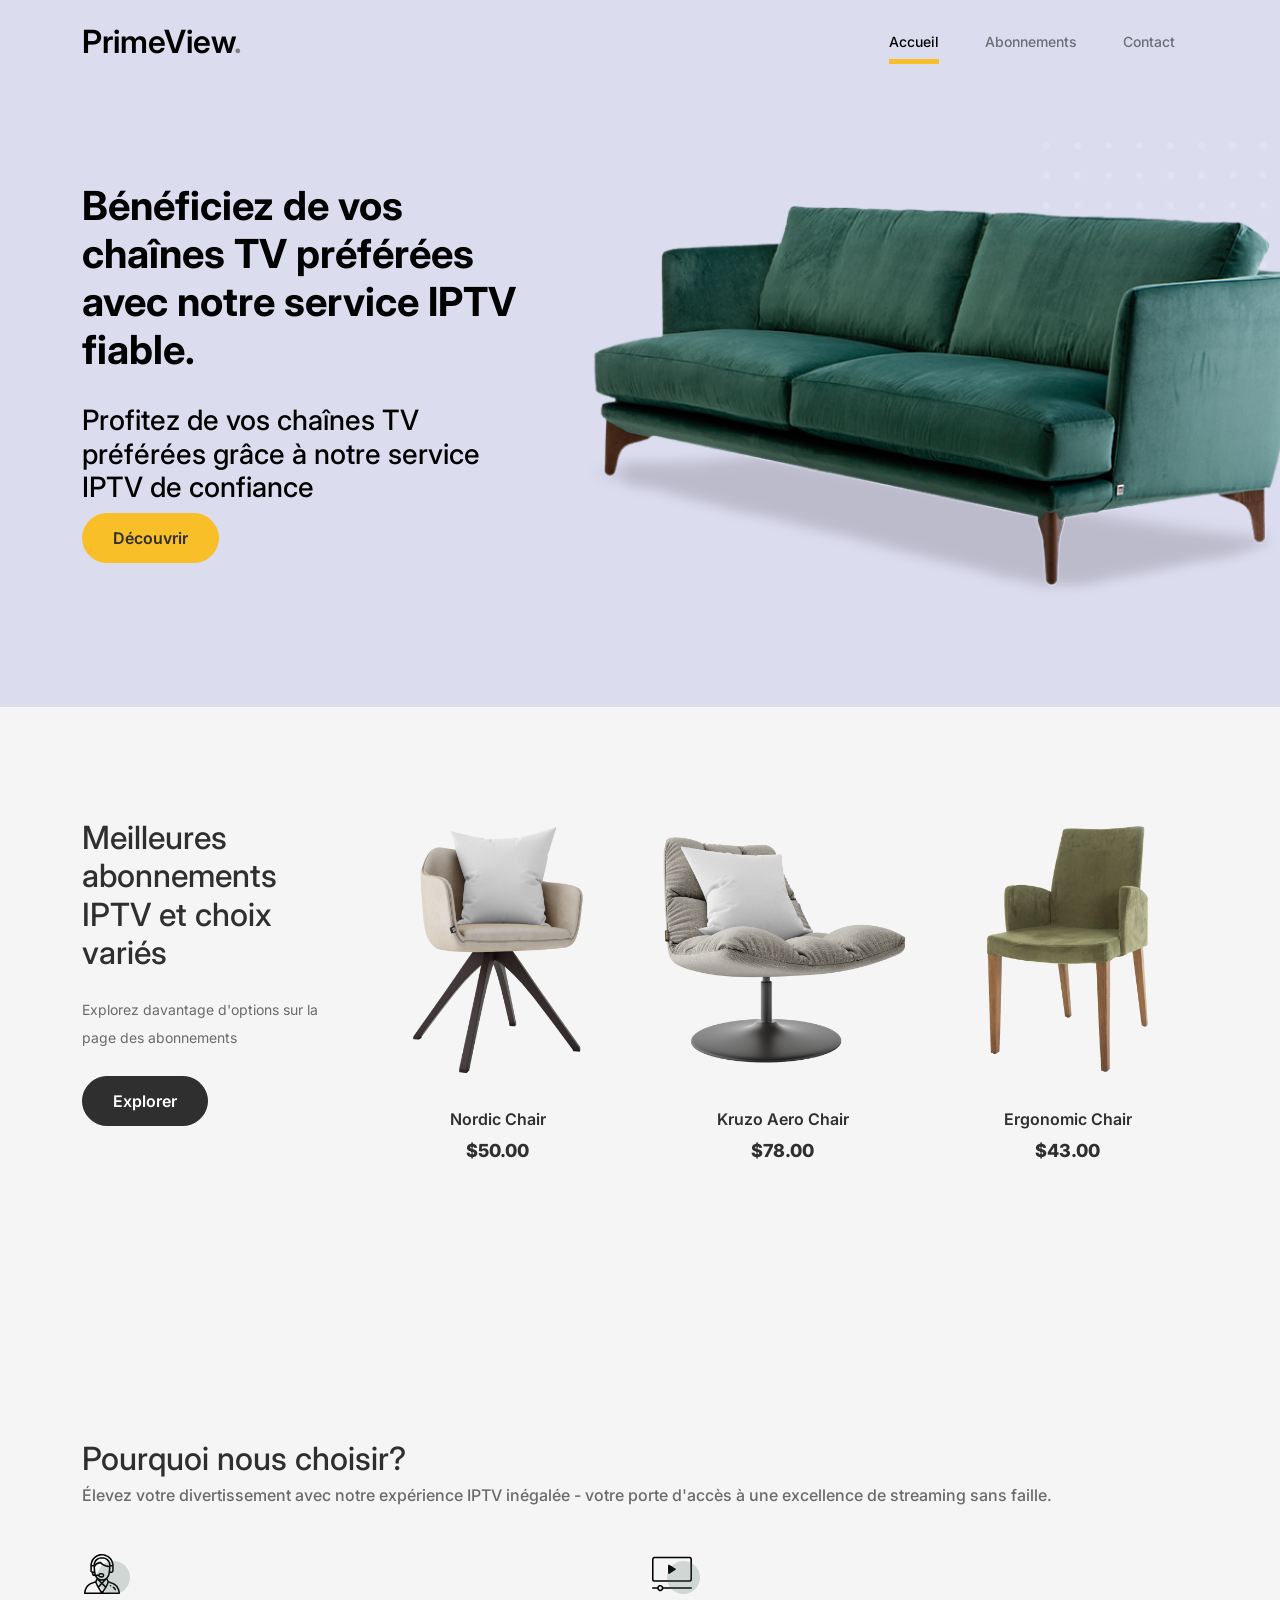
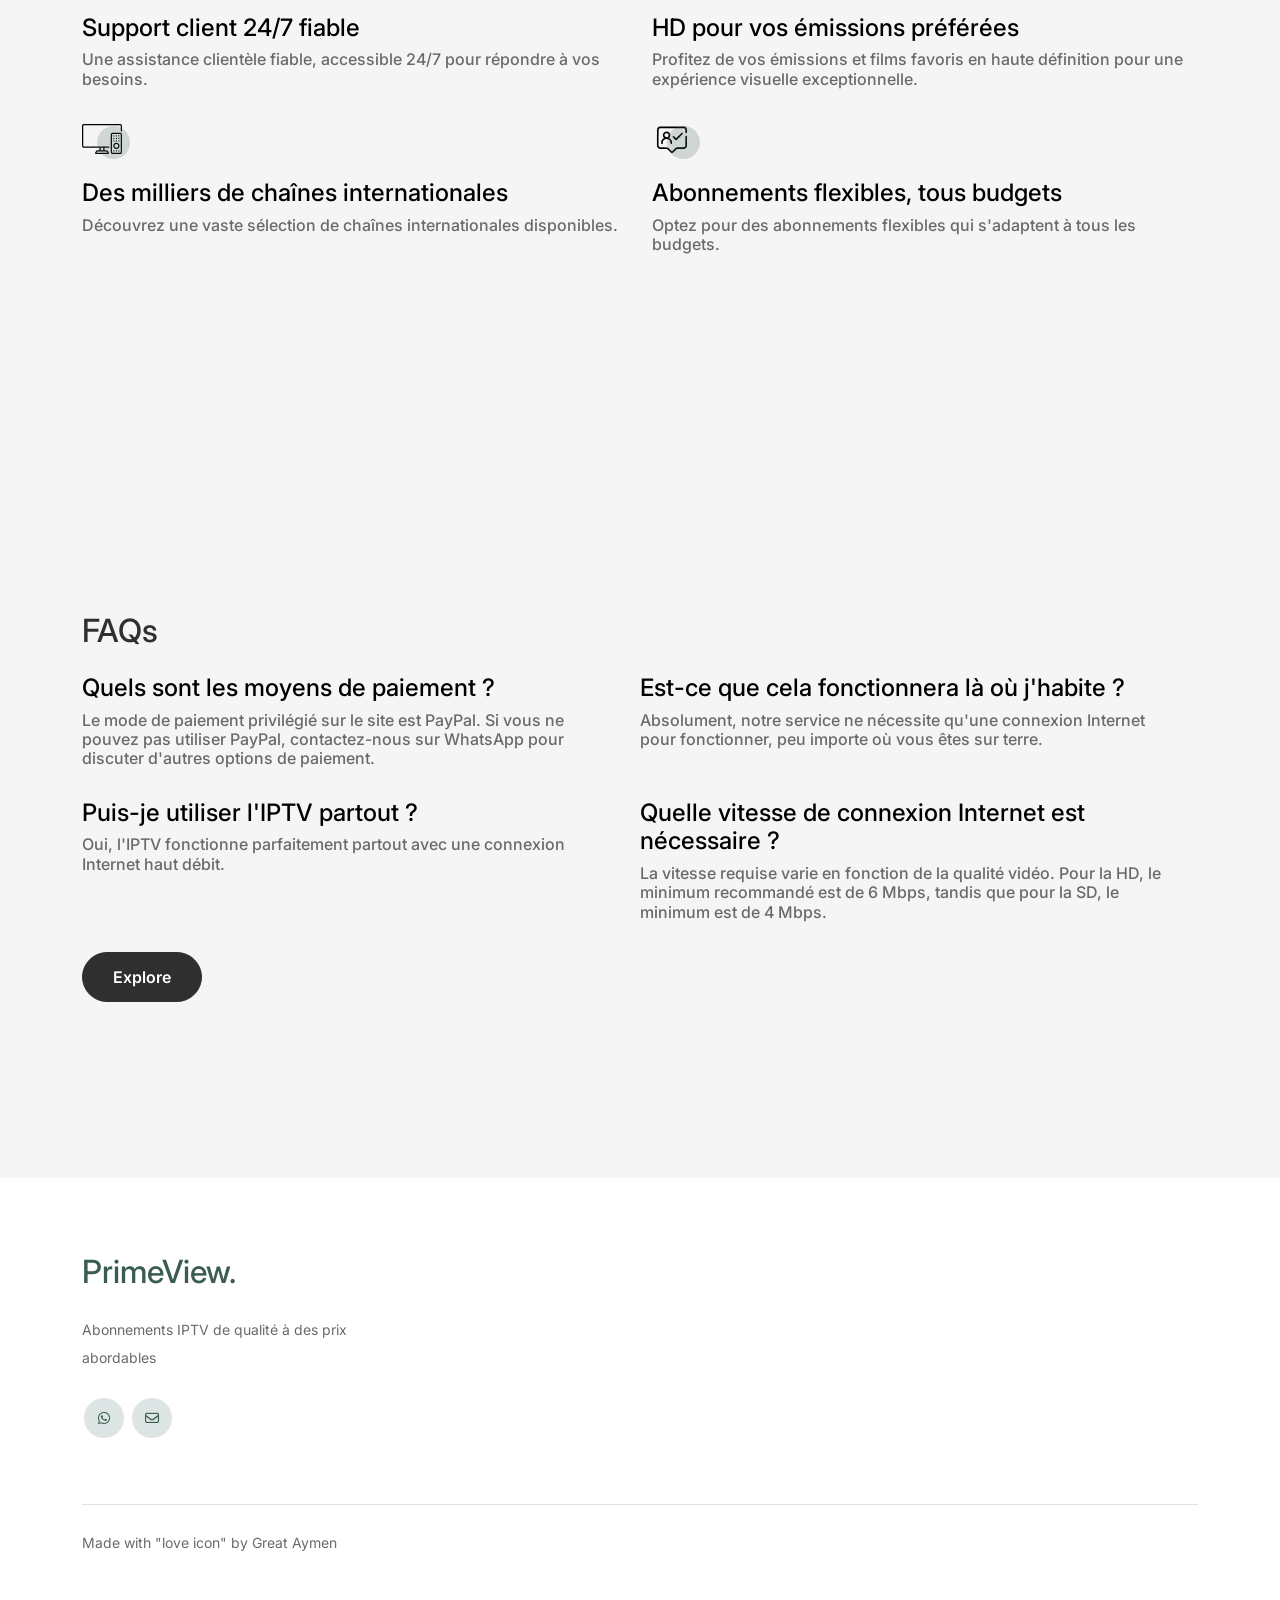
==== commit ae42244b: "made some changes to home page" ====
--- a/index.html
+++ b/index.html
@@ -14,7 +14,7 @@
 		<link href="https://cdnjs.cloudflare.com/ajax/libs/font-awesome/6.0.0-beta3/css/all.min.css" rel="stylesheet">
 		<link href="css/tiny-slider.css" rel="stylesheet">
 		<link href="css/style.css" rel="stylesheet">
-		<title>Rahim's Website</title>
+		<title>Prime View</title>
 	</head>
 
 	<body>
@@ -23,7 +23,7 @@
 		<nav class="custom-navbar navbar navbar navbar-expand-md navbar-dark bg-dark" arial-label="Furni navigation bar">
 
 			<div class="container">
-				<a class="navbar-brand" href="index.html">Rahim's Website<span>.</span></a>
+				<a class="navbar-brand" href="index.html" style="color: black;">PrimeView<span>.</span></a>
 
 				<button class="navbar-toggler" type="button" data-bs-toggle="collapse" data-bs-target="#navbarsFurni" aria-controls="navbarsFurni" aria-expanded="false" aria-label="Toggle navigation">
 					<span class="navbar-toggler-icon"></span>
@@ -32,10 +32,10 @@
 				<div class="collapse navbar-collapse" id="navbarsFurni">
 					<ul class="custom-navbar-nav navbar-nav ms-auto mb-2 mb-md-0">
 						<li class="nav-item active">
-							<a class="nav-link" href="index.html">Home</a>
+							<a class="nav-link" href="index.html">Accueil</a>
 						</li>
-						<li><a class="nav-link" href="shop.html">Shop</a></li>
-						<li><a class="nav-link" href="contact.html">Contact us</a></li>
+						<li><a class="nav-link" href="shop.html">Abonnements</a></li>
+						<li><a class="nav-link" href="contact.html">Contact</a></li>
 					</ul>
 				</div>
 			</div>
@@ -49,9 +49,9 @@
 					<div class="row justify-content-between">
 						<div class="col-lg-5">
 							<div class="intro-excerpt">
-								<h1>Title here <span clsas="d-block">And here</span></h1>
-								<p class="mb-4">More info here for those who wanna know whats up</p>
-								<p><a href="shop.html" class="btn btn-secondary me-2">Shop Now</a></p>
+								<h1>Bénéficiez de vos chaînes TV préférées avec notre service IPTV fiable.</h1>
+								<h3 style="color: black;">Profitez de vos chaînes TV préférées grâce à notre service IPTV de confiance</h3>
+								<p><a href="shop.html" class="btn btn-secondary me-2">Découvrir</a></p>
 							</div>
 						</div>
 						<div class="col-lg-7">
@@ -71,9 +71,9 @@
 
 					<!-- Start Column 1 -->
 					<div class="col-md-12 col-lg-3 mb-5 mb-lg-0">
-						<h2 class="mb-4 section-title">Here showing some products</h2>
-						<p class="mb-4">Here we inform the user that more products can be found in the shop page</p>
-						<p><a href="shop.html" class="btn">Explore</a></p>
+						<h2 class="mb-4 section-title">Meilleures abonnements IPTV et choix variés</h2>
+						<p class="mb-4">Explorez davantage d'options sur la page des abonnements</p>
+						<p><a href="shop.html" class="btn">Explorer</a></p>
 					</div> 
 					<!-- End Column 1 -->
 
@@ -128,53 +128,52 @@
 		<div class="why-choose-section">
 			<div class="container">
 				<div class="row justify-content-between">
-					<div class="col-lg-6">
-						<h2 class="section-title">Why Choose Us</h2>
-						<p>Donec vitae odio quis nisl dapibus malesuada. Nullam ac aliquet velit. Aliquam vulputate velit imperdiet dolor tempor tristique.</p>
+						<h2 class="section-title">Pourquoi nous choisir?</h2>
+						<h6>Élevez votre divertissement avec notre expérience IPTV inégalée - votre porte d'accès à une excellence de streaming sans faille.</6>
 
 						<div class="row my-5">
 							<div class="col-6 col-md-6">
 								<div class="feature">
 									<div class="icon">
-										<img src="images/truck.svg" alt="Image" class="imf-fluid">
-									</div>
-									<h3>Fast &amp; Free Shipping</h3>
-									<p>Donec vitae odio quis nisl dapibus malesuada. Nullam ac aliquet velit. Aliquam vulputate.</p>
-								</div>
-							</div>
-
-							<div class="col-6 col-md-6">
-								<div class="feature">
-									<div class="icon">
-										<img src="images/bag.svg" alt="Image" class="imf-fluid">
-									</div>
-									<h3>Easy to Shop</h3>
-									<p>Donec vitae odio quis nisl dapibus malesuada. Nullam ac aliquet velit. Aliquam vulputate.</p>
-								</div>
-							</div>
-
-							<div class="col-6 col-md-6">
-								<div class="feature">
-									<div class="icon">
-										<img src="images/support.svg" alt="Image" class="imf-fluid">
-									</div>
-									<h3>24/7 Support</h3>
-									<p>Donec vitae odio quis nisl dapibus malesuada. Nullam ac aliquet velit. Aliquam vulputate.</p>
-								</div>
-							</div>
-
-							<div class="col-6 col-md-6">
-								<div class="feature">
-									<div class="icon">
-										<img src="images/return.svg" alt="Image" class="imf-fluid">
-									</div>
-									<h3>Hassle Free Returns</h3>
-									<p>Donec vitae odio quis nisl dapibus malesuada. Nullam ac aliquet velit. Aliquam vulputate.</p>
-								</div>
-							</div>
-
-						</div>
-					</div>
+										<img src="images/support.svg" alt="Image" class="imf-fluid" style="width: 40px;">
+									</div>
+									<h4 style="color: black;">Support client 24/7 fiable</h4>
+									<h6>Une assistance clientèle fiable, accessible 24/7 pour répondre à vos besoins.</h6>
+								</div>
+							</div>
+
+							<div class="col-6 col-md-6">
+								<div class="feature">
+									<div class="icon">
+										<img src="images/video-player.svg" alt="Image" class="imf-fluid" style="width: 40px;">
+									</div>
+									<h4 style="color: black;">HD pour vos émissions préférées</h4>
+									<h6>Profitez de vos émissions et films favoris en haute définition pour une expérience visuelle exceptionnelle.</h6>
+								</div>
+							</div>
+
+							<div class="col-6 col-md-6">
+								<div class="feature">
+									<div class="icon">
+										<img src="images/television.svg" alt="Image" class="imf-fluid" style="width: 40px;">
+									</div>
+									<h4 style="color: black;">Des milliers de chaînes internationales</h4>
+									<h6>Découvrez une vaste sélection de chaînes internationales disponibles.</h6>
+								</div>
+							</div>
+
+							<div class="col-6 col-md-6">
+								<div class="feature">
+									<div class="icon">
+										<img src="images/subscribe.svg" alt="Image" class="imf-fluid" style="width: 40px;">
+									</div>
+									<h4 style="color: black;">Abonnements flexibles, tous budgets</h4>
+									<h6>Optez pour des abonnements flexibles qui s'adaptent à tous les budgets.</h6>
+								</div>
+							</div>
+
+						</div>
+					
 
 				</div>
 			</div>
@@ -185,16 +184,35 @@
 		<div class="we-help-section">
 			<div class="container">
 				<div class="row justify-content-between">
-					<div class="col-lg-5 ps-lg-5">
+					<div class="row my-5">
 						<h2 class="section-title mb-4">FAQs</h2>
-						<p>Donec facilisis quam ut purus rutrum lobortis. Donec vitae odio quis nisl dapibus malesuada. Nullam ac aliquet velit. Aliquam vulputate velit imperdiet dolor tempor tristique. Pellentesque habitant morbi tristique senectus et netus et malesuada</p>
-
-						<ul class="list-unstyled custom-list my-4">
-							<li>Donec vitae odio quis nisl dapibus malesuada</li>
-							<li>Donec vitae odio quis nisl dapibus malesuada</li>
-							<li>Donec vitae odio quis nisl dapibus malesuada</li>
-							<li>Donec vitae odio quis nisl dapibus malesuada</li>
-						</ul>
+						<div class="col-6 col-md-6">
+							<div class="feature">
+								<h4 style="color: black;">Quels sont les moyens de paiement ?</h4>
+								<h6>Le mode de paiement privilégié sur le site est PayPal. Si vous ne pouvez pas utiliser PayPal, contactez-nous sur WhatsApp pour discuter d'autres options de paiement.</h6>
+							</div>
+						</div>
+
+						<div class="col-6 col-md-6">
+							<div class="feature">
+								<h4 style="color: black;">Est-ce que cela fonctionnera là où j'habite ?</h4>
+								<h6>Absolument, notre service ne nécessite qu'une connexion Internet pour fonctionner, peu importe où vous êtes sur terre.</h6>
+							</div>
+						</div>
+
+						<div class="col-6 col-md-6">
+							<div class="feature">
+								<h4 style="color: black;">Puis-je utiliser l'IPTV partout ?</h4>
+								<h6>Oui, l'IPTV fonctionne parfaitement partout avec une connexion Internet haut débit.</h6>
+							</div>
+						</div>
+
+						<div class="col-6 col-md-6">
+							<div class="feature">
+								<h4 style="color: black;">Quelle vitesse de connexion Internet est nécessaire ?</h4>
+								<h6>La vitesse requise varie en fonction de la qualité vidéo. Pour la HD, le minimum recommandé est de 6 Mbps, tandis que pour la SD, le minimum est de 4 Mbps.</h6>
+							</div>
+						</div>
 						<p><a herf="#" class="btn">Explore</a></p>
 					</div>
 				</div>
@@ -207,8 +225,8 @@
 			<div class="container relative">
 				<div class="row g-5 mb-5">
 					<div class="col-lg-4">
-						<div class="mb-4 footer-logo-wrap"><a href="#" class="footer-logo">Rahim's<span>.</span></a></div>
-						<p class="mb-4">Some info goes here</p>
+						<div class="mb-4 footer-logo-wrap"><a href="#" class="footer-logo">PrimeView<span>.</span></a></div>
+						<p class="mb-4">Abonnements IPTV de qualité à des prix abordables</p>
 
 						<ul class="list-unstyled custom-social">
 							<li><a href="#"><span class="fa-brands fa-whatsapp"></span></a></li>
@@ -221,15 +239,7 @@
 				<div class="border-top copyright">
 					<div class="row pt-4">
 						<div class="col-lg-6">
-							<p class="mb-2 text-center text-lg-start">Copyright &copy;<script>document.write(new Date().getFullYear());</script>. All Rights Reserved. &mdash; Designed with love by <a href="https://untree.co">Untree.co</a> Distributed By <a hreff="https://themewagon.com">ThemeWagon</a>  <!-- License information: https://untree.co/license/ -->
-            </p>
-						</div>
-
-						<div class="col-lg-6 text-center text-lg-end">
-							<ul class="list-unstyled d-inline-flex ms-auto">
-								<li class="me-4"><a href="#">Terms &amp; Conditions</a></li>
-								<li><a href="#">Privacy Policy</a></li>
-							</ul>
+							<p>Made with "love icon" by Great Aymen</p>
 						</div>
 
 					</div>
--- a/css/style.css
+++ b/css/style.css
@@ -0,0 +1,705 @@
+@import url("https://fonts.googleapis.com/css2?family=Inter:wght@400;500;600;700;800&display=swap");
+body {
+  overflow-x: hidden;
+  position: relative; }
+
+body {
+  font-family: "Inter", sans-serif;
+  font-weight: 400;
+  line-height: 28px;
+  color: #6a6a6a;
+  font-size: 14px;
+  background-color: whitesmoke; }
+
+a {
+  text-decoration: none;
+  -webkit-transition: .3s all ease;
+  -o-transition: .3s all ease;
+  transition: .3s all ease;
+  color: #2f2f2f;
+  text-decoration: underline; }
+  a:hover {
+    color: #2f2f2f;
+    text-decoration: none; }
+  a.more {
+    font-weight: 600; }
+
+.custom-navbar {
+  background: #DCDCEF !important;
+  padding-top: 20px;
+  padding-bottom: 20px; }
+  .custom-navbar .navbar-brand {
+    font-size: 32px;
+    font-weight: 600; }
+    .custom-navbar .navbar-brand > span {
+      opacity: .4; }
+  .custom-navbar .navbar-toggler {
+    border-color: transparent; }
+    .custom-navbar .navbar-toggler:active, .custom-navbar .navbar-toggler:focus {
+      -webkit-box-shadow: none;
+      box-shadow: none;
+      outline: none; }
+  @media (min-width: 992px) {
+    .custom-navbar .custom-navbar-nav li {
+      margin-left: 15px;
+      margin-right: 15px; } }
+  .custom-navbar .custom-navbar-nav li a {
+    font-weight: 500;
+    color: #000000 !important;
+    opacity: .5;
+    -webkit-transition: .3s all ease;
+    -o-transition: .3s all ease;
+    transition: .3s all ease;
+    position: relative; }
+    @media (min-width: 768px) {
+      .custom-navbar .custom-navbar-nav li a:before {
+        content: "";
+        position: absolute;
+        bottom: 0;
+        left: 8px;
+        right: 8px;
+        background: #f9bf29;
+        height: 5px;
+        opacity: 1;
+        visibility: visible;
+        width: 0;
+        -webkit-transition: .15s all ease-out;
+        -o-transition: .15s all ease-out;
+        transition: .15s all ease-out; } }
+    .custom-navbar .custom-navbar-nav li a:hover {
+      opacity: 1; }
+      .custom-navbar .custom-navbar-nav li a:hover:before {
+        width: calc(100% - 16px); }
+  .custom-navbar .custom-navbar-nav li.active a {
+    opacity: 1; }
+    .custom-navbar .custom-navbar-nav li.active a:before {
+      width: calc(100% - 16px); }
+  .custom-navbar .custom-navbar-cta {
+    margin-left: 0 !important;
+    -webkit-box-orient: horizontal;
+    -webkit-box-direction: normal;
+    -ms-flex-direction: row;
+    flex-direction: row; }
+    @media (min-width: 768px) {
+      .custom-navbar .custom-navbar-cta {
+        margin-left: 40px !important; } }
+    .custom-navbar .custom-navbar-cta li {
+      margin-left: 0px;
+      margin-right: 0px; }
+      .custom-navbar .custom-navbar-cta li:first-child {
+        margin-right: 20px; }
+
+.hero {
+  background: #DCDCEF;
+  padding: calc(4rem - 30px) 0 0rem 0; }
+  @media (min-width: 768px) {
+    .hero {
+      padding: calc(4rem - 30px) 0 4rem 0; } }
+  @media (min-width: 992px) {
+    .hero {
+      padding: calc(8rem - 30px) 0 8rem 0; } }
+  .hero .intro-excerpt {
+    position: relative;
+    z-index: 4; }
+    @media (min-width: 992px) {
+      .hero .intro-excerpt {
+        max-width: 450px; } }
+  .hero h1 {
+    font-weight: 700;
+    color: #000000;
+    margin-bottom: 30px; }
+    @media (min-width: 1400px) {
+      .hero h1 {
+        font-size: 54px; } }
+  .hero p {
+    color: rgba(255, 255, 255, 0.5);
+    margin-botom: 30px; }
+  .hero .hero-img-wrap {
+    position: relative; }
+    .hero .hero-img-wrap img {
+      position: relative;
+      top: 0px;
+      right: 0px;
+      z-index: 2;
+      max-width: 780px;
+      left: -20px; }
+      @media (min-width: 768px) {
+        .hero .hero-img-wrap img {
+          right: 0px;
+          left: -100px; } }
+      @media (min-width: 992px) {
+        .hero .hero-img-wrap img {
+          left: 0px;
+          top: -80px;
+          position: absolute;
+          right: -50px; } }
+      @media (min-width: 1200px) {
+        .hero .hero-img-wrap img {
+          left: 0px;
+          top: -80px;
+          right: -100px; } }
+    .hero .hero-img-wrap:after {
+      content: "";
+      position: absolute;
+      width: 255px;
+      height: 217px;
+      background-image: url("../images/dots-light.svg");
+      background-size: contain;
+      background-repeat: no-repeat;
+      right: -100px;
+      top: -0px; }
+      @media (min-width: 1200px) {
+        .hero .hero-img-wrap:after {
+          top: -40px; } }
+
+.btn {
+  font-weight: 600;
+  padding: 12px 30px;
+  border-radius: 30px;
+  color: #ffffff;
+  background: #2f2f2f;
+  border-color: #2f2f2f; }
+  .btn:hover {
+    color: #ffffff;
+    background: #222222;
+    border-color: #222222; }
+  .btn:active, .btn:focus {
+    outline: none !important;
+    -webkit-box-shadow: none;
+    box-shadow: none; }
+  .btn.btn-primary {
+    background: #3b5d50;
+    border-color: #3b5d50; }
+    .btn.btn-primary:hover {
+      background: #314d43;
+      border-color: #314d43; }
+  .btn.btn-secondary {
+    color: #2f2f2f;
+    background: #f9bf29;
+    border-color: #f9bf29; }
+    .btn.btn-secondary:hover {
+      background: #f8b810;
+      border-color: #f8b810; }
+  .btn.btn-white-outline {
+    background: transparent;
+    border-width: 2px;
+    border-color: rgba(255, 255, 255, 0.3); }
+    .btn.btn-white-outline:hover {
+      border-color: white;
+      color: #ffffff; }
+
+.section-title {
+  color: #2f2f2f; }
+
+.product-section {
+  padding: 7rem 0; }
+  .product-section .product-item {
+    text-align: center;
+    text-decoration: none;
+    display: block;
+    position: relative;
+    padding-bottom: 50px;
+    cursor: pointer; }
+    .product-section .product-item .product-thumbnail {
+      margin-bottom: 30px;
+      position: relative;
+      top: 0;
+      -webkit-transition: .3s all ease;
+      -o-transition: .3s all ease;
+      transition: .3s all ease; }
+    .product-section .product-item h3 {
+      font-weight: 600;
+      font-size: 16px; }
+    .product-section .product-item strong {
+      font-weight: 800 !important;
+      font-size: 18px !important; }
+    .product-section .product-item h3, .product-section .product-item strong {
+      color: #2f2f2f;
+      text-decoration: none; }
+    .product-section .product-item .icon-cross {
+      position: absolute;
+      width: 35px;
+      height: 35px;
+      display: inline-block;
+      background: #2f2f2f;
+      bottom: 15px;
+      left: 50%;
+      -webkit-transform: translateX(-50%);
+      -ms-transform: translateX(-50%);
+      transform: translateX(-50%);
+      margin-bottom: -17.5px;
+      border-radius: 50%;
+      opacity: 0;
+      visibility: hidden;
+      -webkit-transition: .3s all ease;
+      -o-transition: .3s all ease;
+      transition: .3s all ease; }
+      .product-section .product-item .icon-cross img {
+        position: absolute;
+        left: 50%;
+        top: 50%;
+        -webkit-transform: translate(-50%, -50%);
+        -ms-transform: translate(-50%, -50%);
+        transform: translate(-50%, -50%); }
+    .product-section .product-item:before {
+      bottom: 0;
+      left: 0;
+      right: 0;
+      position: absolute;
+      content: "";
+      background: #dce5e4;
+      height: 0%;
+      z-index: -1;
+      border-radius: 10px;
+      -webkit-transition: .3s all ease;
+      -o-transition: .3s all ease;
+      transition: .3s all ease; }
+    .product-section .product-item:hover .product-thumbnail {
+      top: -25px; }
+    .product-section .product-item:hover .icon-cross {
+      bottom: 0;
+      opacity: 1;
+      visibility: visible; }
+    .product-section .product-item:hover:before {
+      height: 70%; }
+
+.why-choose-section {
+  padding: 7rem 0; }
+  .why-choose-section .img-wrap {
+    position: relative; }
+    .why-choose-section .img-wrap:before {
+      position: absolute;
+      content: "";
+      width: 255px;
+      height: 217px;
+      background-image: url("../images/dots-yellow.svg");
+      background-repeat: no-repeat;
+      background-size: contain;
+      -webkit-transform: translate(-40%, -40%);
+      -ms-transform: translate(-40%, -40%);
+      transform: translate(-40%, -40%);
+      z-index: -1; }
+    .why-choose-section .img-wrap img {
+      border-radius: 20px; }
+
+.feature {
+  margin-bottom: 30px; }
+  .feature .icon {
+    display: inline-block;
+    position: relative;
+    margin-bottom: 20px; }
+    .feature .icon:before {
+      content: "";
+      width: 33px;
+      height: 33px;
+      position: absolute;
+      background: rgba(59, 93, 80, 0.2);
+      border-radius: 50%;
+      right: -8px;
+      bottom: 0; }
+  .feature h3 {
+    font-size: 14px;
+    color: #2f2f2f; }
+  .feature p {
+    font-size: 14px;
+    line-height: 22px;
+    color: #6a6a6a; }
+
+.we-help-section {
+  padding: 7rem 0; }
+  .we-help-section .imgs-grid {
+    display: -ms-grid;
+    display: grid;
+    -ms-grid-columns: (1fr)[27];
+    grid-template-columns: repeat(27, 1fr);
+    position: relative; }
+    .we-help-section .imgs-grid:before {
+      position: absolute;
+      content: "";
+      width: 255px;
+      height: 217px;
+      background-image: url("../images/dots-green.svg");
+      background-size: contain;
+      background-repeat: no-repeat;
+      -webkit-transform: translate(-40%, -40%);
+      -ms-transform: translate(-40%, -40%);
+      transform: translate(-40%, -40%);
+      z-index: -1; }
+    .we-help-section .imgs-grid .grid {
+      position: relative; }
+      .we-help-section .imgs-grid .grid img {
+        border-radius: 20px;
+        max-width: 100%; }
+      .we-help-section .imgs-grid .grid.grid-1 {
+        -ms-grid-column: 1;
+        -ms-grid-column-span: 18;
+        grid-column: 1 / span 18;
+        -ms-grid-row: 1;
+        -ms-grid-row-span: 27;
+        grid-row: 1 / span 27; }
+      .we-help-section .imgs-grid .grid.grid-2 {
+        -ms-grid-column: 19;
+        -ms-grid-column-span: 27;
+        grid-column: 19 / span 27;
+        -ms-grid-row: 1;
+        -ms-grid-row-span: 5;
+        grid-row: 1 / span 5;
+        padding-left: 20px; }
+      .we-help-section .imgs-grid .grid.grid-3 {
+        -ms-grid-column: 14;
+        -ms-grid-column-span: 16;
+        grid-column: 14 / span 16;
+        -ms-grid-row: 6;
+        -ms-grid-row-span: 27;
+        grid-row: 6 / span 27;
+        padding-top: 20px; }
+
+.custom-list {
+  width: 100%; }
+  .custom-list li {
+    display: inline-block;
+    width: calc(50% - 20px);
+    margin-bottom: 12px;
+    line-height: 1.5;
+    position: relative;
+    padding-left: 20px; }
+    .custom-list li:before {
+      content: "";
+      width: 8px;
+      height: 8px;
+      border-radius: 50%;
+      border: 2px solid #3b5d50;
+      position: absolute;
+      left: 0;
+      top: 8px; }
+
+.popular-product {
+  padding: 0 0 7rem 0; }
+  .popular-product .product-item-sm h3 {
+    font-size: 14px;
+    font-weight: 700;
+    color: #2f2f2f; }
+  .popular-product .product-item-sm a {
+    text-decoration: none;
+    color: #2f2f2f;
+    -webkit-transition: .3s all ease;
+    -o-transition: .3s all ease;
+    transition: .3s all ease; }
+    .popular-product .product-item-sm a:hover {
+      color: rgba(47, 47, 47, 0.5); }
+  .popular-product .product-item-sm p {
+    line-height: 1.4;
+    margin-bottom: 10px;
+    font-size: 14px; }
+  .popular-product .product-item-sm .thumbnail {
+    margin-right: 10px;
+    -webkit-box-flex: 0;
+    -ms-flex: 0 0 120px;
+    flex: 0 0 120px;
+    position: relative; }
+    .popular-product .product-item-sm .thumbnail:before {
+      content: "";
+      position: absolute;
+      border-radius: 20px;
+      background: #dce5e4;
+      width: 98px;
+      height: 98px;
+      top: 50%;
+      left: 50%;
+      -webkit-transform: translate(-50%, -50%);
+      -ms-transform: translate(-50%, -50%);
+      transform: translate(-50%, -50%);
+      z-index: -1; }
+
+.testimonial-section {
+  padding: 3rem 0 7rem 0; }
+
+.testimonial-slider-wrap {
+  position: relative; }
+  .testimonial-slider-wrap .tns-inner {
+    padding-top: 30px; }
+  .testimonial-slider-wrap .item .testimonial-block blockquote {
+    font-size: 16px; }
+    @media (min-width: 768px) {
+      .testimonial-slider-wrap .item .testimonial-block blockquote {
+        line-height: 32px;
+        font-size: 18px; } }
+  .testimonial-slider-wrap .item .testimonial-block .author-info .author-pic {
+    margin-bottom: 20px; }
+    .testimonial-slider-wrap .item .testimonial-block .author-info .author-pic img {
+      max-width: 80px;
+      border-radius: 50%; }
+  .testimonial-slider-wrap .item .testimonial-block .author-info h3 {
+    font-size: 14px;
+    font-weight: 700;
+    color: #2f2f2f;
+    margin-bottom: 0; }
+  .testimonial-slider-wrap #testimonial-nav {
+    position: absolute;
+    top: 50%;
+    z-index: 99;
+    width: 100%;
+    display: none; }
+    @media (min-width: 768px) {
+      .testimonial-slider-wrap #testimonial-nav {
+        display: block; } }
+    .testimonial-slider-wrap #testimonial-nav > span {
+      cursor: pointer;
+      position: absolute;
+      width: 58px;
+      height: 58px;
+      line-height: 58px;
+      border-radius: 50%;
+      background: rgba(59, 93, 80, 0.1);
+      color: #2f2f2f;
+      -webkit-transition: .3s all ease;
+      -o-transition: .3s all ease;
+      transition: .3s all ease; }
+      .testimonial-slider-wrap #testimonial-nav > span:hover {
+        background: #3b5d50;
+        color: #ffffff; }
+    .testimonial-slider-wrap #testimonial-nav .prev {
+      left: -10px; }
+    .testimonial-slider-wrap #testimonial-nav .next {
+      right: 0; }
+  .testimonial-slider-wrap .tns-nav {
+    position: absolute;
+    bottom: -50px;
+    left: 50%;
+    -webkit-transform: translateX(-50%);
+    -ms-transform: translateX(-50%);
+    transform: translateX(-50%); }
+    .testimonial-slider-wrap .tns-nav button {
+      background: none;
+      border: none;
+      display: inline-block;
+      position: relative;
+      width: 0 !important;
+      height: 7px !important;
+      margin: 2px; }
+      .testimonial-slider-wrap .tns-nav button:active, .testimonial-slider-wrap .tns-nav button:focus, .testimonial-slider-wrap .tns-nav button:hover {
+        outline: none;
+        -webkit-box-shadow: none;
+        box-shadow: none;
+        background: none; }
+      .testimonial-slider-wrap .tns-nav button:before {
+        display: block;
+        width: 7px;
+        height: 7px;
+        left: 0;
+        top: 0;
+        position: absolute;
+        content: "";
+        border-radius: 50%;
+        -webkit-transition: .3s all ease;
+        -o-transition: .3s all ease;
+        transition: .3s all ease;
+        background-color: #d6d6d6; }
+      .testimonial-slider-wrap .tns-nav button:hover:before, .testimonial-slider-wrap .tns-nav button.tns-nav-active:before {
+        background-color: #3b5d50; }
+
+.before-footer-section {
+  padding: 7rem 0 12rem 0 !important; }
+
+.blog-section {
+  padding: 7rem 0 12rem 0; }
+  .blog-section .post-entry a {
+    text-decoration: none; }
+  .blog-section .post-entry .post-thumbnail {
+    display: block;
+    margin-bottom: 20px; }
+    .blog-section .post-entry .post-thumbnail img {
+      border-radius: 20px;
+      -webkit-transition: .3s all ease;
+      -o-transition: .3s all ease;
+      transition: .3s all ease; }
+  .blog-section .post-entry .post-content-entry {
+    padding-left: 15px;
+    padding-right: 15px; }
+    .blog-section .post-entry .post-content-entry h3 {
+      font-size: 16px;
+      margin-bottom: 0;
+      font-weight: 600;
+      margin-bottom: 7px; }
+    .blog-section .post-entry .post-content-entry .meta {
+      font-size: 14px; }
+      .blog-section .post-entry .post-content-entry .meta a {
+        font-weight: 600; }
+  .blog-section .post-entry:hover .post-thumbnail img, .blog-section .post-entry:focus .post-thumbnail img {
+    opacity: .7; }
+
+.footer-section {
+  padding: 80px 0;
+  background: #ffffff; }
+  .footer-section .relative {
+    position: relative; }
+  .footer-section a {
+    text-decoration: none;
+    color: #2f2f2f;
+    -webkit-transition: .3s all ease;
+    -o-transition: .3s all ease;
+    transition: .3s all ease; }
+    .footer-section a:hover {
+      color: rgba(47, 47, 47, 0.5); }
+  .footer-section .subscription-form {
+    margin-bottom: 40px;
+    position: relative;
+    z-index: 2;
+    margin-top: 100px; }
+    @media (min-width: 992px) {
+      .footer-section .subscription-form {
+        margin-top: 0px;
+        margin-bottom: 80px; } }
+    .footer-section .subscription-form h3 {
+      font-size: 18px;
+      font-weight: 500;
+      color: #3b5d50; }
+    .footer-section .subscription-form .form-control {
+      height: 50px;
+      border-radius: 10px;
+      font-family: "Inter", sans-serif; }
+      .footer-section .subscription-form .form-control:active, .footer-section .subscription-form .form-control:focus {
+        outline: none;
+        -webkit-box-shadow: none;
+        box-shadow: none;
+        border-color: #3b5d50;
+        -webkit-box-shadow: 0 1px 4px 0 rgba(0, 0, 0, 0.2);
+        box-shadow: 0 1px 4px 0 rgba(0, 0, 0, 0.2); }
+      .footer-section .subscription-form .form-control::-webkit-input-placeholder {
+        font-size: 14px; }
+      .footer-section .subscription-form .form-control::-moz-placeholder {
+        font-size: 14px; }
+      .footer-section .subscription-form .form-control:-ms-input-placeholder {
+        font-size: 14px; }
+      .footer-section .subscription-form .form-control:-moz-placeholder {
+        font-size: 14px; }
+    .footer-section .subscription-form .btn {
+      border-radius: 10px !important; }
+  .footer-section .sofa-img {
+    position: absolute;
+    top: -200px;
+    z-index: 1;
+    right: 0; }
+    .footer-section .sofa-img img {
+      max-width: 380px; }
+  .footer-section .links-wrap {
+    margin-top: 0px; }
+    @media (min-width: 992px) {
+      .footer-section .links-wrap {
+        margin-top: 54px; } }
+    .footer-section .links-wrap ul li {
+      margin-bottom: 10px; }
+  .footer-section .footer-logo-wrap .footer-logo {
+    font-size: 32px;
+    font-weight: 500;
+    text-decoration: none;
+    color: #3b5d50; }
+  .footer-section .custom-social li {
+    margin: 2px;
+    display: inline-block; }
+    .footer-section .custom-social li a {
+      width: 40px;
+      height: 40px;
+      text-align: center;
+      line-height: 40px;
+      display: inline-block;
+      background: #dce5e4;
+      color: #3b5d50;
+      border-radius: 50%; }
+      .footer-section .custom-social li a:hover {
+        background: #3b5d50;
+        color: #ffffff; }
+  .footer-section .border-top {
+    border-color: #dce5e4; }
+    .footer-section .border-top.copyright {
+      font-size: 14px !important; }
+
+.untree_co-section {
+  padding: 7rem 0; }
+
+.form-control {
+  height: 50px;
+  border-radius: 10px;
+  font-family: "Inter", sans-serif; }
+  .form-control:active, .form-control:focus {
+    outline: none;
+    -webkit-box-shadow: none;
+    box-shadow: none;
+    border-color: #3b5d50;
+    -webkit-box-shadow: 0 1px 4px 0 rgba(0, 0, 0, 0.2);
+    box-shadow: 0 1px 4px 0 rgba(0, 0, 0, 0.2); }
+  .form-control::-webkit-input-placeholder {
+    font-size: 14px; }
+  .form-control::-moz-placeholder {
+    font-size: 14px; }
+  .form-control:-ms-input-placeholder {
+    font-size: 14px; }
+  .form-control:-moz-placeholder {
+    font-size: 14px; }
+
+.service {
+  line-height: 1.5; }
+  .service .service-icon {
+    border-radius: 10px;
+    -webkit-box-flex: 0;
+    -ms-flex: 0 0 50px;
+    flex: 0 0 50px;
+    height: 50px;
+    line-height: 50px;
+    text-align: center;
+    background: #3b5d50;
+    margin-right: 20px;
+    color: #ffffff; }
+
+textarea {
+  height: auto !important; }
+
+.site-blocks-table {
+  overflow: auto; }
+  .site-blocks-table .product-thumbnail {
+    width: 200px; }
+  .site-blocks-table .btn {
+    padding: 2px 10px; }
+  .site-blocks-table thead th {
+    padding: 30px;
+    text-align: center;
+    border-width: 0px !important;
+    vertical-align: middle;
+    color: rgba(0, 0, 0, 0.8);
+    font-size: 18px; }
+  .site-blocks-table td {
+    padding: 20px;
+    text-align: center;
+    vertical-align: middle;
+    color: rgba(0, 0, 0, 0.8); }
+  .site-blocks-table tbody tr:first-child td {
+    border-top: 1px solid #3b5d50 !important; }
+  .site-blocks-table .btn {
+    background: none !important;
+    color: #000000;
+    border: none;
+    height: auto !important; }
+
+.site-block-order-table th {
+  border-top: none !important;
+  border-bottom-width: 1px !important; }
+
+.site-block-order-table td, .site-block-order-table th {
+  color: #000000; }
+
+.couponcode-wrap input {
+  border-radius: 10px !important; }
+
+.text-primary {
+  color: #3b5d50 !important; }
+
+.thankyou-icon {
+  position: relative;
+  color: #3b5d50; }
+  .thankyou-icon:before {
+    position: absolute;
+    content: "";
+    width: 50px;
+    height: 50px;
+    border-radius: 50%;
+    background: rgba(59, 93, 80, 0.2); }
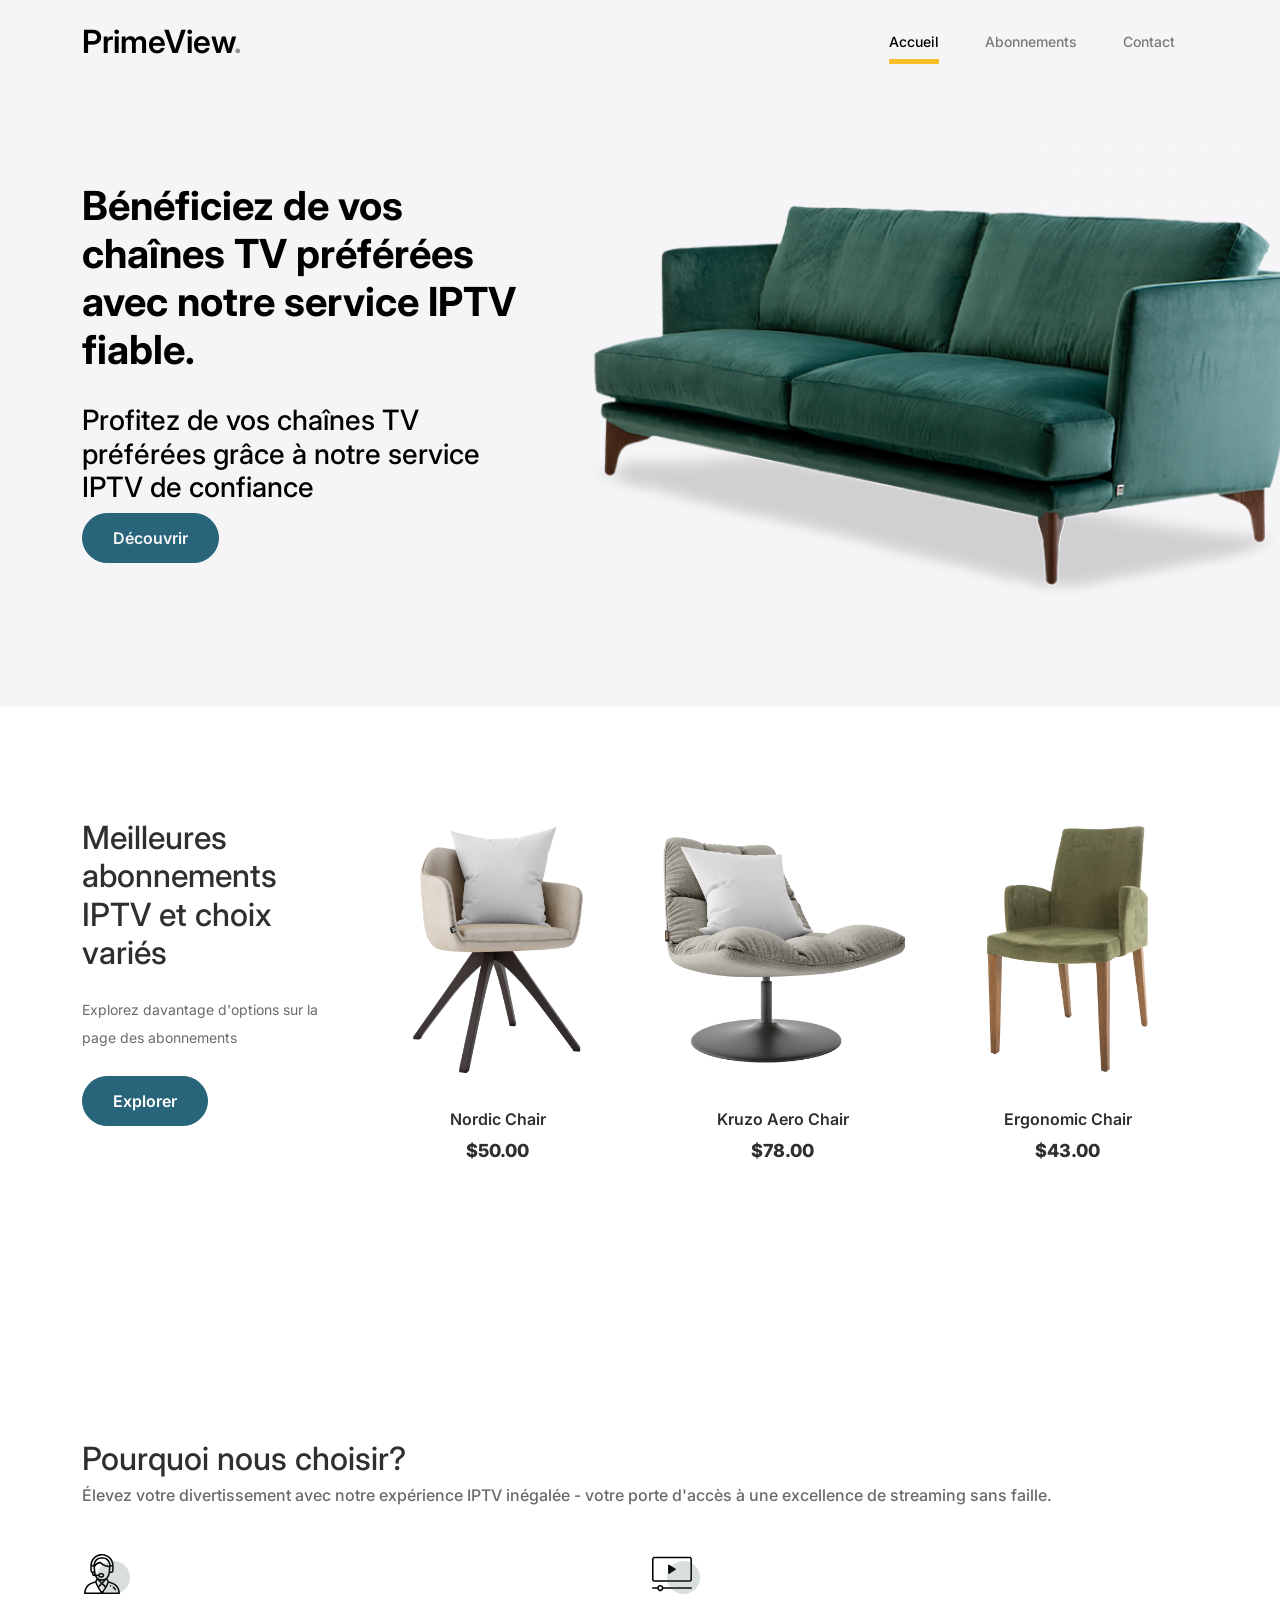
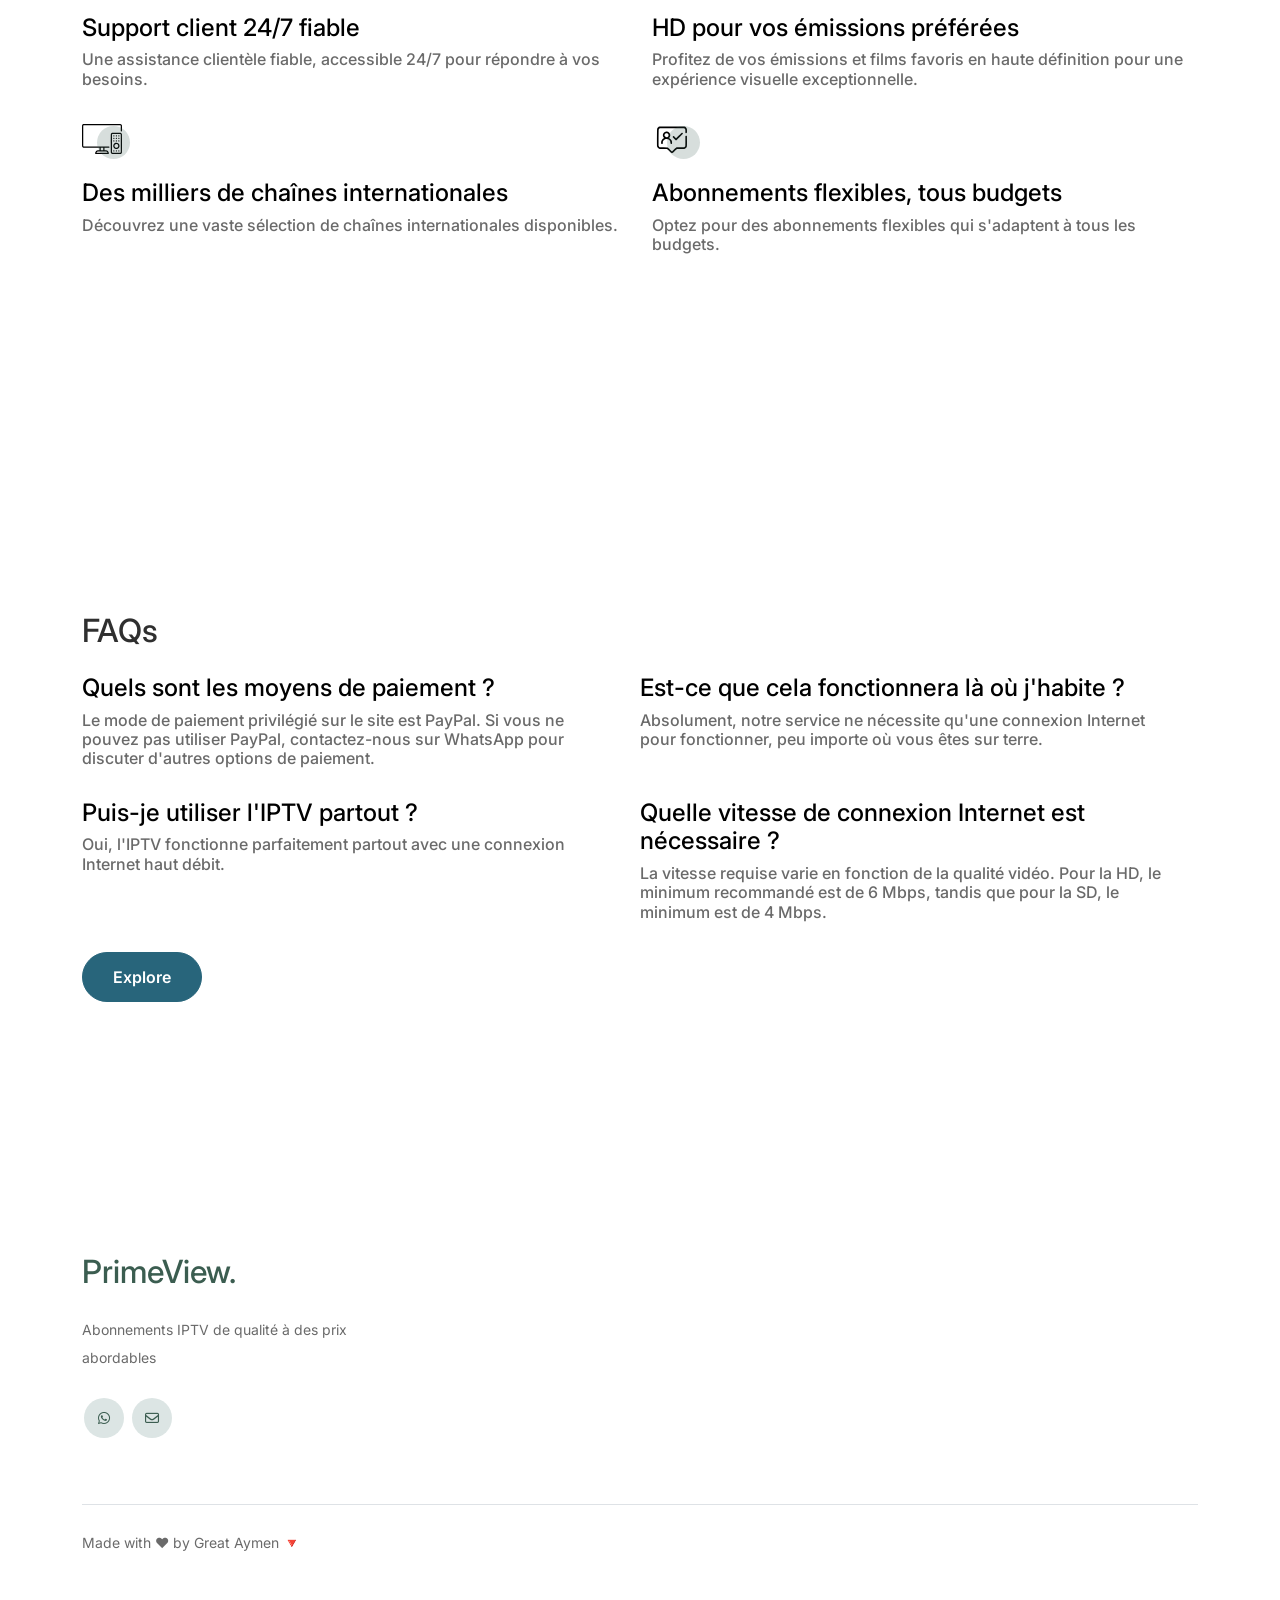
==== commit a6c45d7a: "some stuff" ====
--- a/index.html
+++ b/index.html
@@ -239,7 +239,7 @@
 				<div class="border-top copyright">
 					<div class="row pt-4">
 						<div class="col-lg-6">
-							<p>Made with "love icon" by Great Aymen</p>
+							<p>Made with <span class="heart">❤</span> by Great Aymen <span>🔻</span></p>
 						</div>
 
 					</div>
--- a/css/style.css
+++ b/css/style.css
@@ -9,7 +9,7 @@
   line-height: 28px;
   color: #6a6a6a;
   font-size: 14px;
-  background-color: whitesmoke; }
+  background-color: white; }
 
 a {
   text-decoration: none;
@@ -25,7 +25,7 @@
     font-weight: 600; }
 
 .custom-navbar {
-  background: #DCDCEF !important;
+  background: #F5F5F8 !important;
   padding-top: 20px;
   padding-bottom: 20px; }
   .custom-navbar .navbar-brand {
@@ -90,7 +90,7 @@
         margin-right: 20px; }
 
 .hero {
-  background: #DCDCEF;
+  background: #F5F5F8;
   padding: calc(4rem - 30px) 0 0rem 0; }
   @media (min-width: 768px) {
     .hero {
@@ -157,29 +157,29 @@
   padding: 12px 30px;
   border-radius: 30px;
   color: #ffffff;
-  background: #2f2f2f;
-  border-color: #2f2f2f; }
+  background: #28657B;
+  border-color: #28657B; }
   .btn:hover {
     color: #ffffff;
-    background: #222222;
-    border-color: #222222; }
+    background: #183d4b;
+    border-color: #183d4b; }
   .btn:active, .btn:focus {
     outline: none !important;
     -webkit-box-shadow: none;
     box-shadow: none; }
   .btn.btn-primary {
-    background: #3b5d50;
-    border-color: #3b5d50; }
+    background: #28657B;
+    border-color: #28657B; }
     .btn.btn-primary:hover {
-      background: #314d43;
-      border-color: #314d43; }
+      background: #183d4b;
+      border-color: #183d4b; }
   .btn.btn-secondary {
-    color: #2f2f2f;
-    background: #f9bf29;
-    border-color: #f9bf29; }
+    color: whitesmoke;
+    background: #28657B;
+    border-color: #28657B; }
     .btn.btn-secondary:hover {
-      background: #f8b810;
-      border-color: #f8b810; }
+      background: #183d4b;
+      border-color: #183d4b; }
   .btn.btn-white-outline {
     background: transparent;
     border-width: 2px;
@@ -247,7 +247,7 @@
       right: 0;
       position: absolute;
       content: "";
-      background: #dce5e4;
+      background: #F5F5F8;
       height: 0%;
       z-index: -1;
       border-radius: 10px;
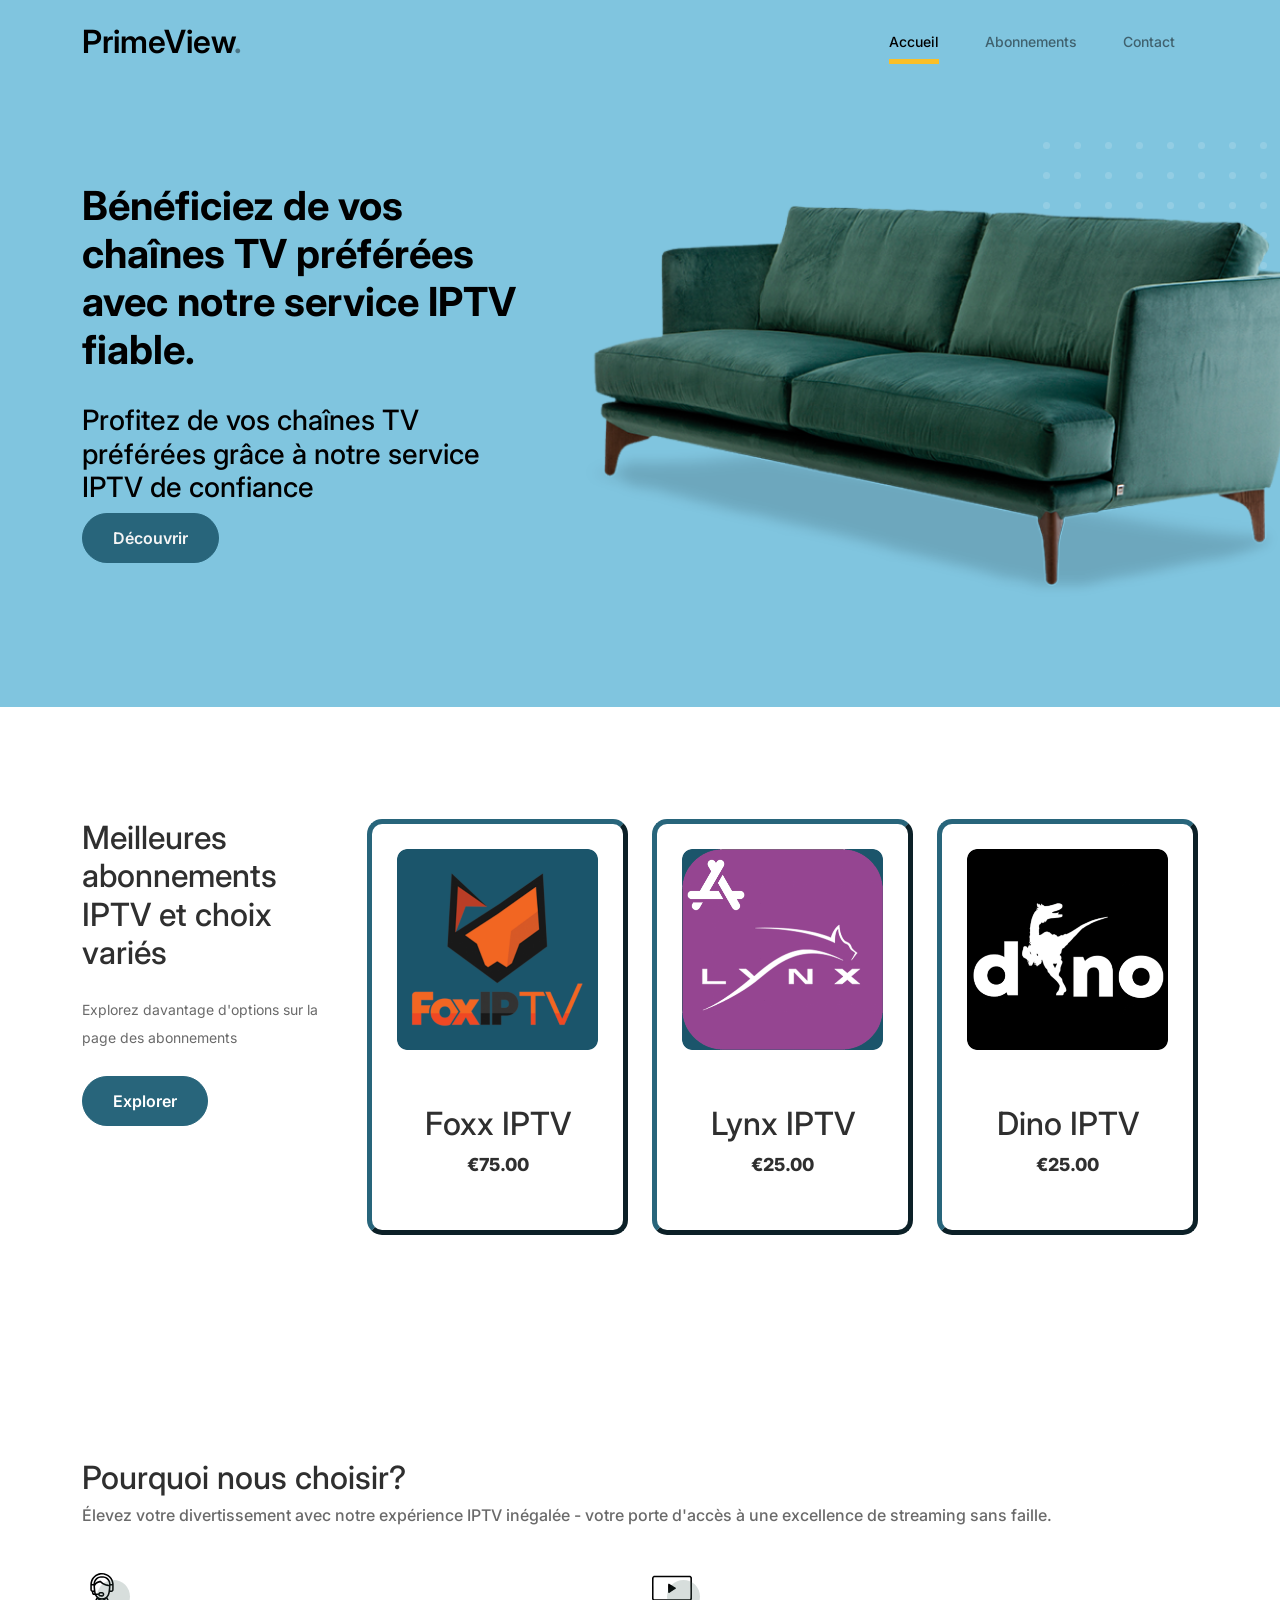
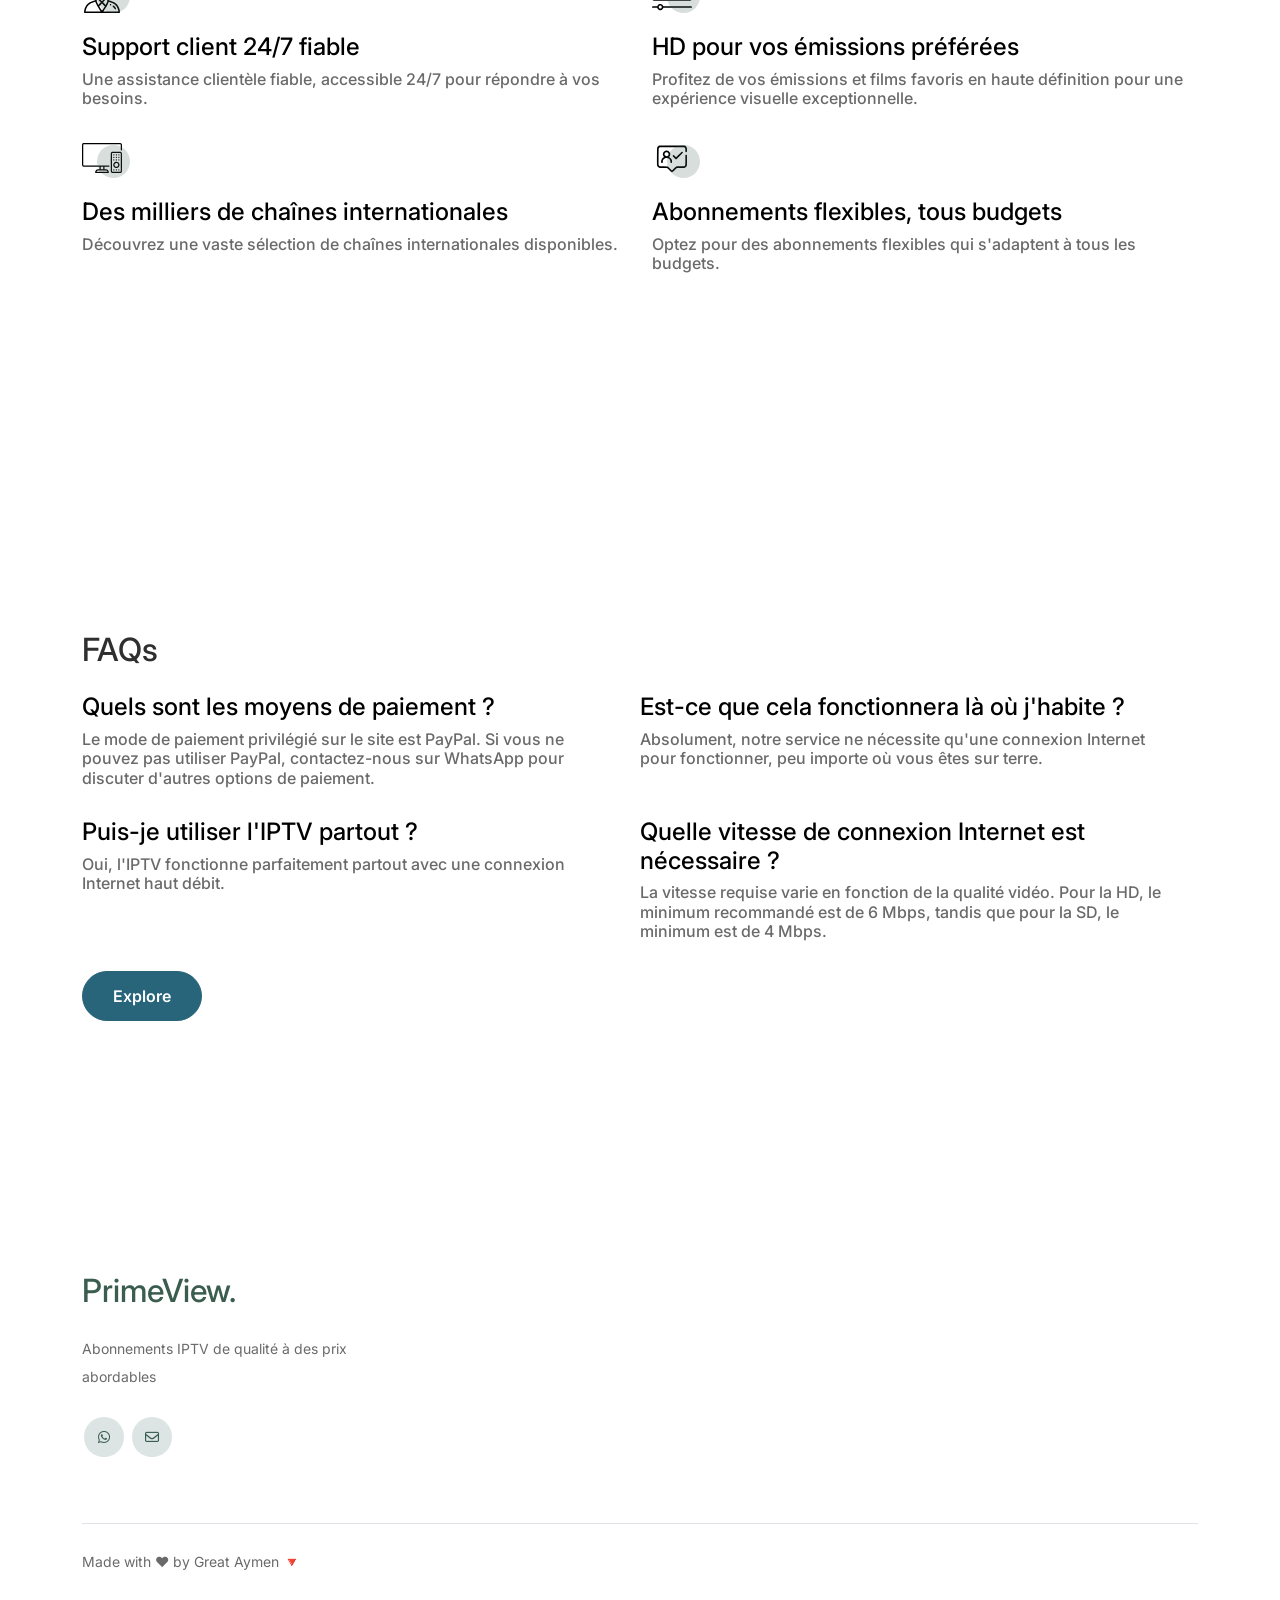
==== commit 22448d70: "added many stuff" ====
--- a/index.html
+++ b/index.html
@@ -80,9 +80,9 @@
 					<!-- Start Column 2 -->
 					<div class="col-12 col-md-4 col-lg-3 mb-5 mb-md-0">
 						<a class="product-item" href="cart.html">
-							<img src="images/product-1.png" class="img-fluid product-thumbnail">
-							<h3 class="product-title">Nordic Chair</h3>
-							<strong class="product-price">$50.00</strong>
+							<img src="images/fox-logo.png" class="img-fluid product-thumbnail">
+							<h2 class="product-title">Foxx IPTV</h2>
+							<strong class="product-price">€75.00</strong>
 
 							<span class="icon-cross">
 								<img src="images/cart.svg" class="img-fluid">
@@ -94,9 +94,9 @@
 					<!-- Start Column 3 -->
 					<div class="col-12 col-md-4 col-lg-3 mb-5 mb-md-0">
 						<a class="product-item" href="cart.html">
-							<img src="images/product-2.png" class="img-fluid product-thumbnail">
-							<h3 class="product-title">Kruzo Aero Chair</h3>
-							<strong class="product-price">$78.00</strong>
+							<img src="images/lynx-logo.png" class="img-fluid product-thumbnail">
+							<h2 class="product-title">Lynx IPTV</h2>
+							<strong class="product-price">€25.00</strong>
 
 							<span class="icon-cross">
 								<img src="images/cart.svg" class="img-fluid">
@@ -108,9 +108,9 @@
 					<!-- Start Column 4 -->
 					<div class="col-12 col-md-4 col-lg-3 mb-5 mb-md-0">
 						<a class="product-item" href="cart.html">
-							<img src="images/product-3.png" class="img-fluid product-thumbnail">
-							<h3 class="product-title">Ergonomic Chair</h3>
-							<strong class="product-price">$43.00</strong>
+							<img src="images/dino-logo.png" class="img-fluid product-thumbnail">
+							<h2 class="product-title">Dino IPTV</h2>
+							<strong class="product-price">€25.00</strong>
 
 							<span class="icon-cross">
 								<img src="images/cart.svg" class="img-fluid">
--- a/css/style.css
+++ b/css/style.css
@@ -25,7 +25,7 @@
     font-weight: 600; }
 
 .custom-navbar {
-  background: #F5F5F8 !important;
+  background: #80c5df !important;
   padding-top: 20px;
   padding-bottom: 20px; }
   .custom-navbar .navbar-brand {
@@ -90,7 +90,7 @@
         margin-right: 20px; }
 
 .hero {
-  background: #F5F5F8;
+  background: #80c5df;
   padding: calc(4rem - 30px) 0 0rem 0; }
   @media (min-width: 768px) {
     .hero {
@@ -199,7 +199,9 @@
     display: block;
     position: relative;
     padding-bottom: 50px;
-    cursor: pointer; }
+    cursor: pointer;
+    border: 5px outset #28657B;
+    border-radius: 15px; }
     .product-section .product-item .product-thumbnail {
       margin-bottom: 30px;
       position: relative;
@@ -247,7 +249,7 @@
       right: 0;
       position: absolute;
       content: "";
-      background: #F5F5F8;
+      background: #80c5df;
       height: 0%;
       z-index: -1;
       border-radius: 10px;
